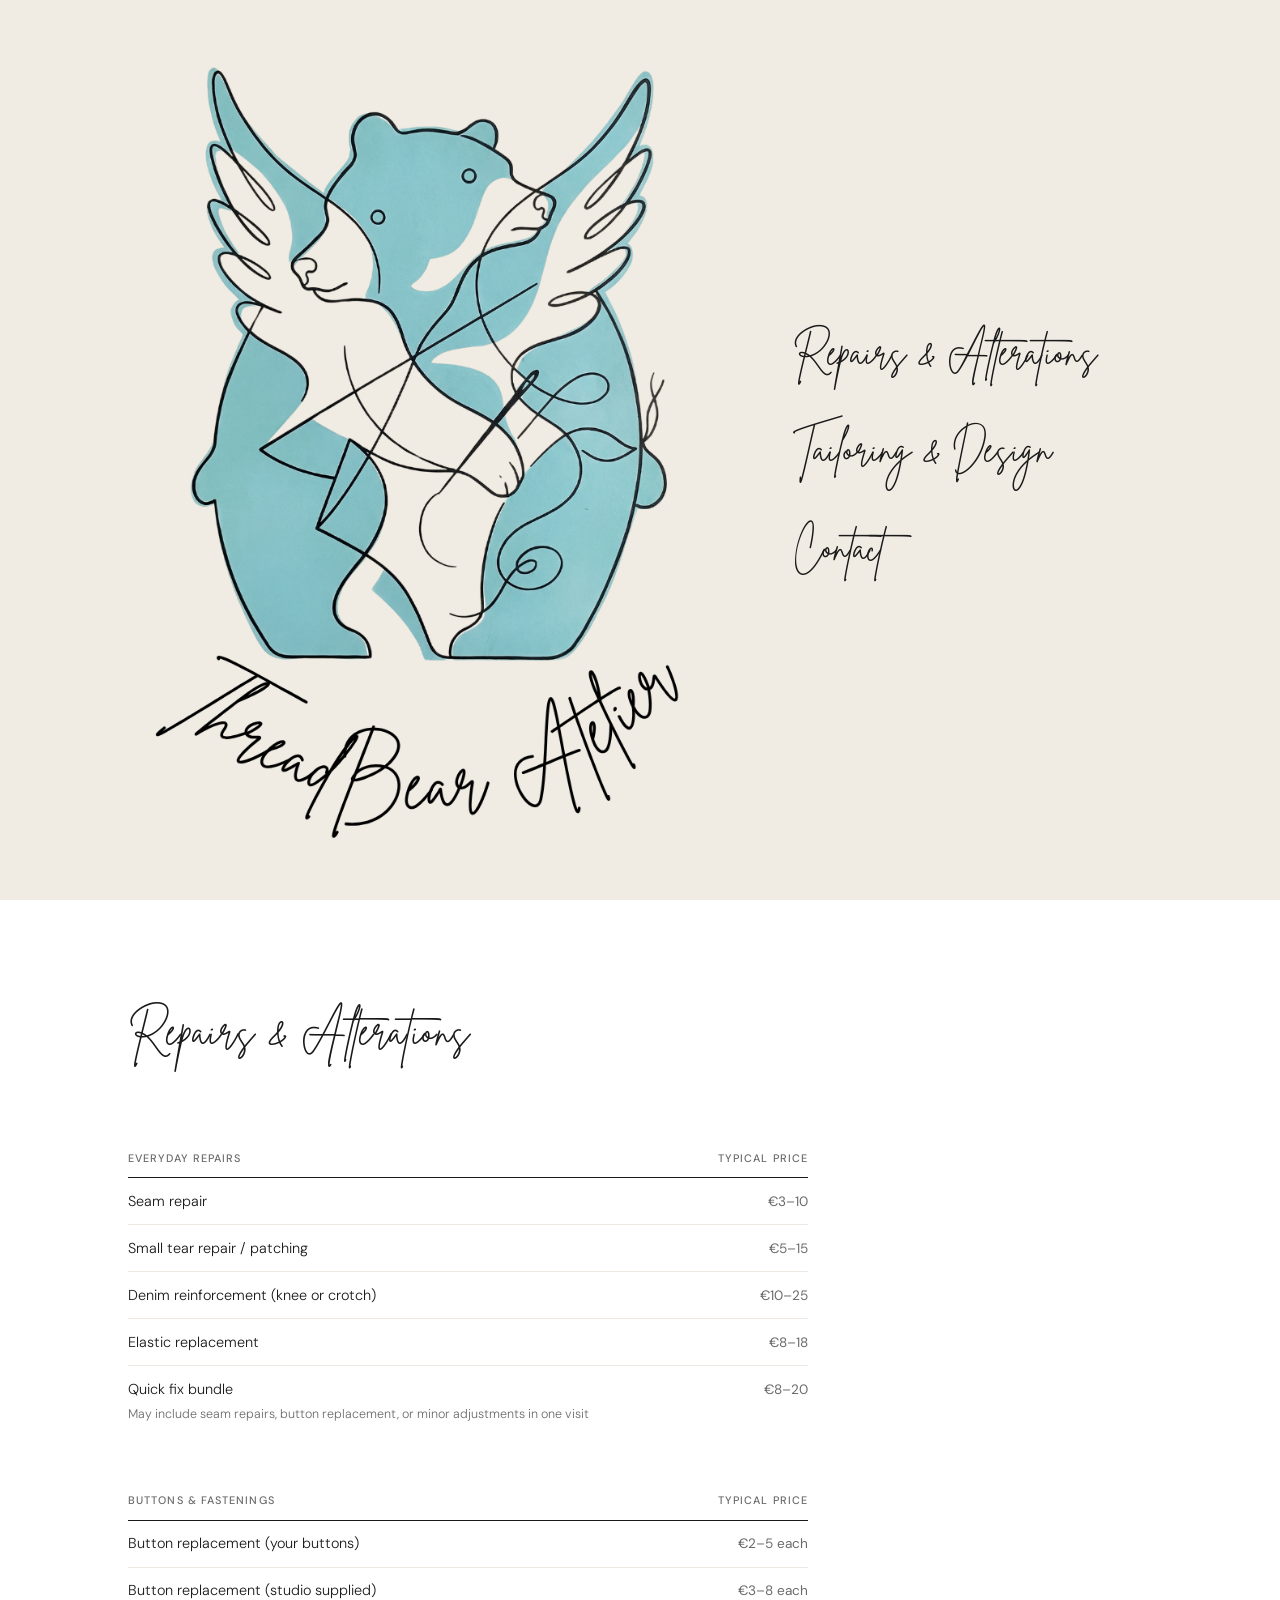
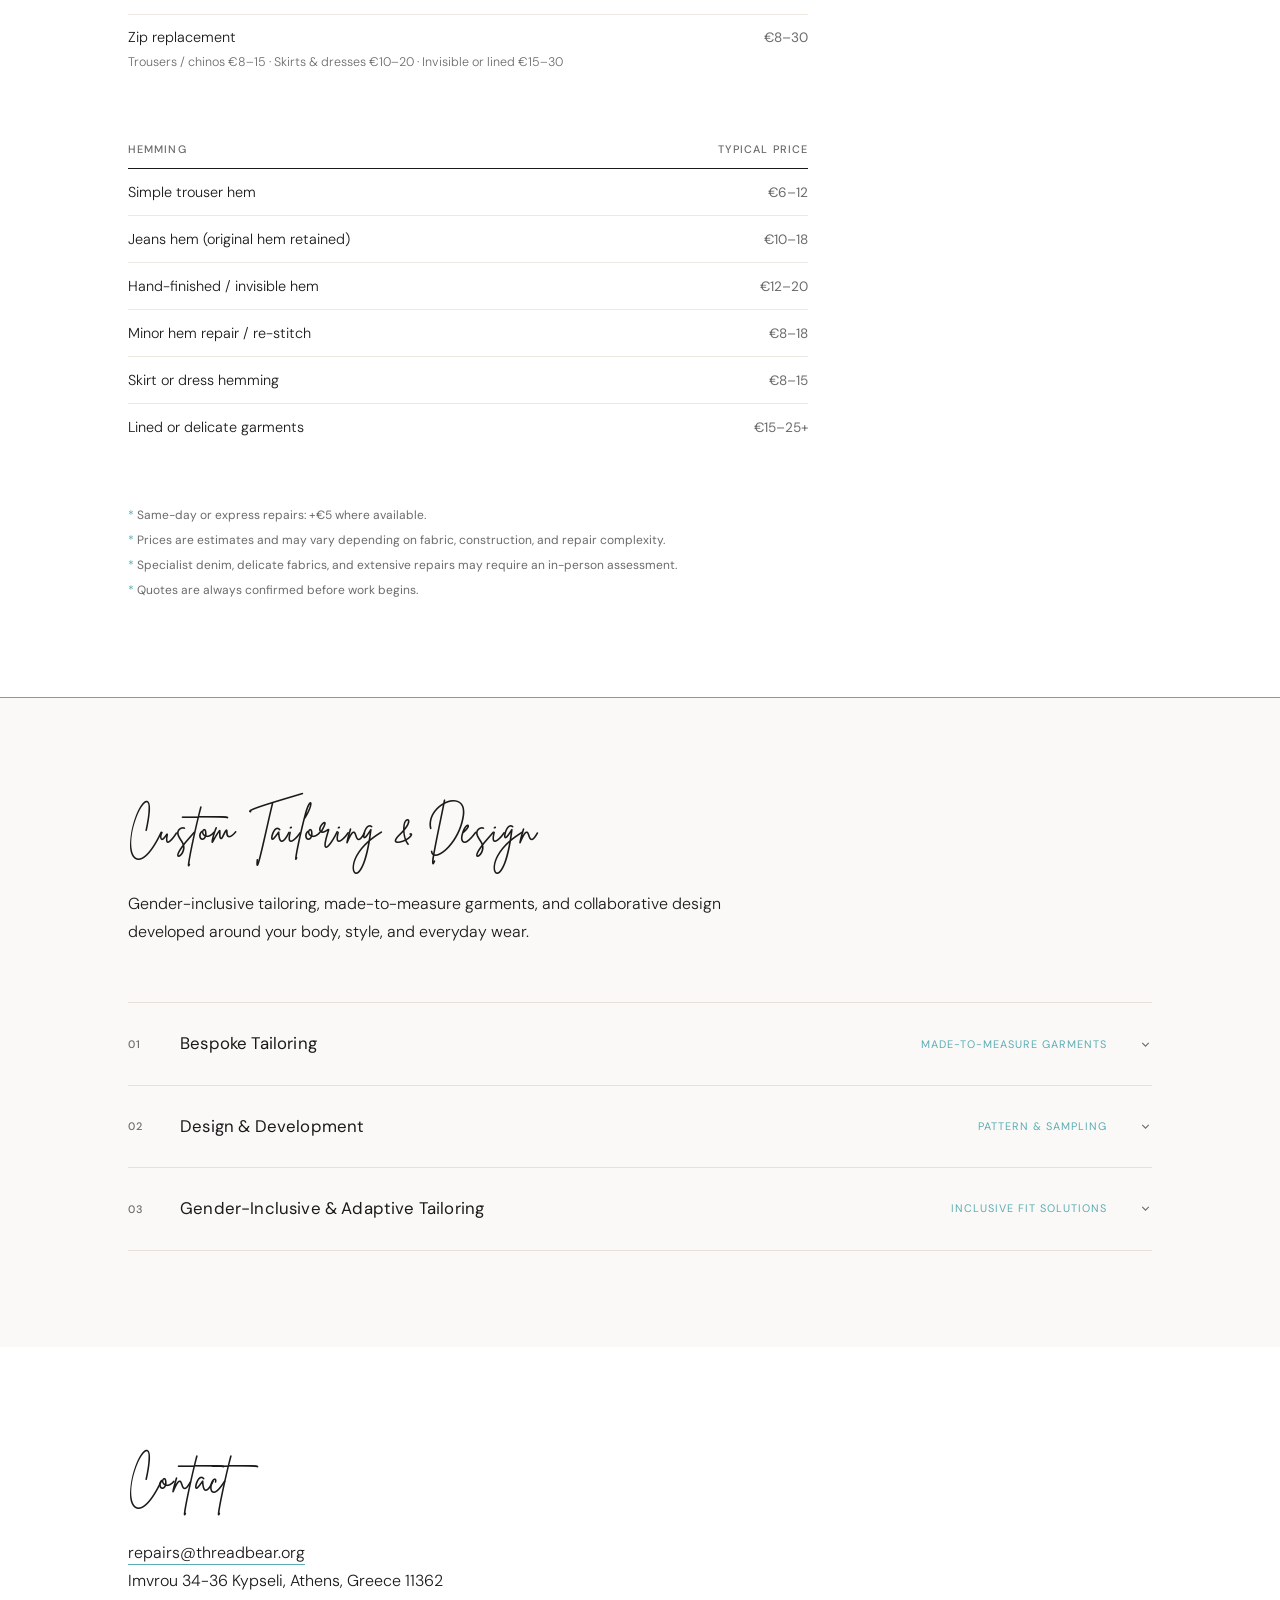
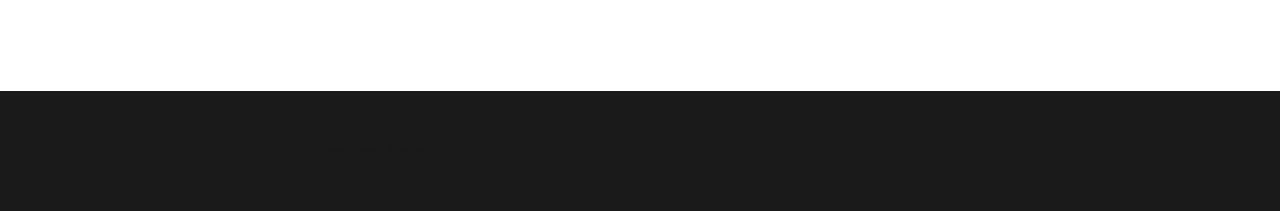
==== index.html @ cde03cee "updated index and css" ====
<!DOCTYPE html>
<html lang="en">
<head>
  <meta charset="UTF-8" />
  <meta name="viewport" content="width=device-width, initial-scale=1.0" />
  <title>ThreadBear Atelier</title>
  <link rel="stylesheet" href="/assets/css/styles.css" />
  <style>
    @media (prefers-reduced-motion: reduce) {
      * {
        animation-duration: 0.01ms !important;
        animation-iteration-count: 1 !important;
        transition-duration: 0.01ms !important;
        scroll-behavior: auto !important;
      }
    }
  </style>
</head>

<body>

  <!-- HERO -->
  <section class="hero">
    <img src="/assets/img/ThreadBear-Atelier.png" alt="ThreadBear Atelier" class="hero-image" />
    <nav class="main-nav">
      <a href="#repairs">Repairs & Alterations</a>
      <a href="#tailoring">Tailoring & Design</a>
      <!--<a href="#gallery">Gallery</a>-->
      <a href="#contact">Contact</a>
    </nav>
  </section>


  <!-- REPAIRS & ALTERATIONS -->
  <section id="repairs" class="light">
    <h2>Repairs &amp; Alterations</h2>

    <div class="price-list">

      <div class="price-group">
        <div class="price-group__header">
          <span>Everyday repairs</span>
          <span>Typical price</span>
        </div>
        <div class="price-row">
          <span class="price-row__name">Seam repair</span>
          <span class="price-row__val">€3–10</span>
        </div>
        <div class="price-row">
          <span class="price-row__name">Small tear repair / patching</span>
          <span class="price-row__val">€5–15</span>
        </div>
        <div class="price-row">
          <span class="price-row__name">Denim reinforcement (knee or crotch)</span>
          <span class="price-row__val">€10–25</span>
        </div>
        <div class="price-row">
          <span class="price-row__name">Elastic replacement</span>
          <span class="price-row__val">€8–18</span>
        </div>
        <div class="price-row">
          <span class="price-row__name">
            Quick fix bundle
            <span class="price-row__sub">May include seam repairs, button replacement, or minor adjustments in one visit</span>
          </span>
          <span class="price-row__val">€8–20</span>
        </div>
      </div>

      <div class="price-group">
        <div class="price-group__header">
          <span>Buttons &amp; fastenings</span>
          <span>Typical price</span>
        </div>
        <div class="price-row">
          <span class="price-row__name">Button replacement (your buttons)</span>
          <span class="price-row__val">€2–5 each</span>
        </div>
        <div class="price-row">
          <span class="price-row__name">Button replacement (studio supplied)</span>
          <span class="price-row__val">€3–8 each</span>
        </div>
        <div class="price-row">
          <span class="price-row__name">
            Zip replacement
            <span class="price-row__sub">Trousers / chinos €8–15 · Skirts &amp; dresses €10–20 · Invisible or lined €15–30</span>
          </span>
          <span class="price-row__val">€8–30</span>
        </div>
      </div>

      <div class="price-group">
        <div class="price-group__header">
          <span>Hemming</span>
          <span>Typical price</span>
        </div>
        <div class="price-row">
          <span class="price-row__name">Simple trouser hem</span>
          <span class="price-row__val">€6–12</span>
        </div>
        <div class="price-row">
          <span class="price-row__name">Jeans hem (original hem retained)</span>
          <span class="price-row__val">€10–18</span>
        </div>
        <div class="price-row">
          <span class="price-row__name">Hand-finished / invisible hem</span>
          <span class="price-row__val">€12–20</span>
        </div>
        <div class="price-row">
          <span class="price-row__name">Minor hem repair / re-stitch</span>
          <span class="price-row__val">€8–18</span>
        </div>
        <div class="price-row">
          <span class="price-row__name">Skirt or dress hemming</span>
          <span class="price-row__val">€8–15</span>
        </div>
        <div class="price-row">
          <span class="price-row__name">Lined or delicate garments</span>
          <span class="price-row__val">€15–25+</span>
        </div>
      </div>

      <div class="price-notes">
        <span>Same-day or express repairs: +€5 where available.</span>
        <span>Prices are estimates and may vary depending on fabric, construction, and repair complexity.</span>
        <span>Specialist denim, delicate fabrics, and extensive repairs may require an in-person assessment.</span>
        <span>Quotes are always confirmed before work begins.</span>
      </div>

    </div>
  </section>


  <!-- TAILORING & DESIGN -->
  <section id="tailoring" class="dark">
    <h2>Custom Tailoring &amp; Design</h2>
    <p>Gender-inclusive tailoring, made-to-measure garments, and collaborative design
    developed around your body, style, and everyday wear.</p>

    <div class="services-grid">

      <details class="service-card" name="services">
        <summary class="service-card__trigger">
          <span class="service-card__number">01</span>
          <span class="service-card__name">Bespoke Tailoring</span>
          <span class="service-card__tag">Made-to-measure garments</span>
          <svg class="service-card__chevron" viewBox="0 0 24 24" fill="none" stroke="currentColor" stroke-width="2">
            <polyline points="6 9 12 15 18 9"/>
          </svg>
        </summary>
        <div class="service-card__body">
          <p>Individually tailored garments designed around your measurements,
            movement, and personal style. From everyday staples to statement pieces,
            each project is developed through consultation, fitting, and careful construction.</p>
          <ul>
            <li>Trousers, shirts, skirts, jackets, dresses, and custom pieces</li>
            <li>Made-to-measure fitting and adjustments</li>
            <li>Fabric and construction guidance</li>
            <li>Pricing quoted per project</li>
          </ul>
        </div>
      </details>

      <details class="service-card" name="services">
        <summary class="service-card__trigger">
          <span class="service-card__number">02</span>
          <span class="service-card__name">Design & Development</span>
          <span class="service-card__tag">Pattern & sampling</span>
          <svg class="service-card__chevron" viewBox="0 0 24 24" fill="none" stroke="currentColor" stroke-width="2">
            <polyline points="6 9 12 15 18 9"/>
          </svg>
        </summary>
        <div class="service-card__body">
          <p>Collaborative garment development for personal projects, small collections,
            performance wear, or one-off designs. Support available from initial idea
            through to pattern creation and sampling.</p>
          <ul>
            <li>Pattern drafting (simple): €40–€90</li>
            <li>Pattern drafting (complex): €90–€180</li>
            <li>Toile / sample garment: from €50</li>
            <li>Design consultation (1 hour): €25–€50</li>
          </ul>
        </div>
      </details>

      <details class="service-card" name="services">
        <summary class="service-card__trigger">
          <span class="service-card__number">03</span>
          <span class="service-card__name">Gender-Inclusive & Adaptive Tailoring</span>
          <span class="service-card__tag">Inclusive fit solutions</span>
          <svg class="service-card__chevron" viewBox="0 0 24 24" fill="none" stroke="currentColor" stroke-width="2">
            <polyline points="6 9 12 15 18 9"/>
          </svg>
        </summary>
        <div class="service-card__body">
          <p>Tailoring and garment adjustments centred on comfort, accessibility,
            body diversity, and personal expression. The studio offers a respectful,
            collaborative approach tailored to individual needs rather than traditional sizing norms.</p>
          <ul>
            <li>Adaptive fit adjustments: +€10–€40 depending on complexity</li>
            <li>Binder-friendly and comfort-focused modifications</li>
            <li>Mobility and accessibility adjustments</li>
            <li>Quoted individually per garment</li>
          </ul>
        </div>
      </details>

    </div>
  </section>

  <!-- GALLERY 
<section id="gallery" class="light">
  <h2>Gallery</h2>

  <div class="gallery">
    <img src="https://images.unsplash.com/photo-1558618666-fcd25c85cd64?w=800" alt="Tailoring detail" />
    <img src="https://images.unsplash.com/photo-1489987707025-afc232f7ea0f?w=800" alt="Fabric close-up" />
    <img src="https://images.unsplash.com/photo-1512436991641-6745cdb1723f?w=800" alt="Garment in progress" />
    <img src="https://images.unsplash.com/photo-1567401893414-76b7b1e5a7a5?w=800" alt="Finished piece" />
    <img src="https://images.unsplash.com/photo-1520975954732-35dd22299614?w=800" alt="Studio detail" />
    <img src="https://images.unsplash.com/photo-1544441893-675973e31985?w=800" alt="Thread and needle" />
    <img src="https://images.unsplash.com/photo-1591047139829-d91aecb6caea?w=800" alt="Denim work" />
  </div>
</section>-->


  <!-- CONTACT -->
  <section id="contact" class="light contact">
    <h2>Contact</h2>
    <p><a href="mailto:repairs@threadbear.org">repairs@threadbear.org</a></p>
    <p>Imvrou 34-36 Kypseli, Athens, Greece 11362</p>
  </section>


  <footer>
    <p>&copy; ThreadBear Atelier</p>
  </footer>

  <button id="to-top" class="to-top" type="button" aria-label="Back to top">
    <svg viewBox="0 0 48 48" width="20" height="20" aria-hidden="true" focusable="false">
      <polygon points="24 8 40 40 8 40" fill="#e6007a" />
    </svg>
  </button>

  <script src="/assets/js/script.js"></script>
</body>
</html>
---- assets/css/styles.css ----
@import url('https://fonts.googleapis.com/css2?family=DM+Sans:ital,opsz,wght@0,9..40,300;0,9..40,400;0,9..40,500;1,9..40,300&display=swap');

@font-face {
  font-family: "Brittany Signature";
  src: url("/assets/fonts/BrittanySignature.ttf") format("truetype");
  font-weight: normal;
  font-style: normal;
  font-display: swap;
}

:root {
  --teal: #5badb3;
  --teal-light: #edf6f7;
  --ink: #1a1a1a;
  --muted: #6b6b6b;
  --bg: #faf9f7;
  --bg-alt: #f3f0eb;
  --border: #e5e1da;
  --border-fine: #ede9e2;
}

* {
  margin: 0;
  padding: 0;
  box-sizing: border-box;
}

body {
  font-family: 'DM Sans', Arial, sans-serif;
  font-size: 1rem;
  line-height: 1.75;
  color: var(--ink);
  background: var(--bg);
  -webkit-font-smoothing: antialiased;
}

section {
  padding: 96px 10%;
}

/* ========================
   TYPOGRAPHY
   ======================== */

h1, h2 {
  font-family: "Brittany Signature", cursive;
  font-size: 2.6rem;
  color: var(--ink);
  font-weight: normal;
  position: relative;
  display: inline-block;
  margin-bottom: 24px;
  letter-spacing: 0.01em;
}

h2::after {
  content: "";
  position: absolute;
  left: 0;
  bottom: -5px;
  width: 0%;
  height: 1.5px;
  background: var(--teal);
  transition: width 0.35s ease;
}

h2:hover::after {
  width: 100%;
}

h3 {
  font-size: 0.75rem;
  font-weight: 500;
  letter-spacing: 0.11em;
  text-transform: uppercase;
  color: var(--muted);
  margin-bottom: 1.5rem;
}

p {
  max-width: 640px;
  color: var(--ink);
  font-weight: 300;
}

ul ul {
  padding-left: 2rem;
}

/* ========================
   HERO
   ======================== */

.hero {
  min-height: 100vh;
  background-color: #f0ece3;
  display: flex;
  align-items: center;
  justify-content: center;
  padding: 40px 15px;
  position: relative;
  overflow: hidden;
}

.hero-image {
  height: 90vh;
  width: auto;
  max-width: 75%;
  object-fit: contain;
  flex-shrink: 0;
  transform: translateX(-60px);
}

/* ========================
   NAVIGATION
   ======================== */

.main-nav {
  display: flex;
  flex-direction: column;
  align-items: flex-start;
  gap: 30px;
  transform: translateX(-100px);
}

.main-nav a {
  font-family: "Brittany Signature", cursive;
  font-size: 2.4rem;
  color: var(--ink);
  text-decoration: none;
  position: relative;
  transition: color 0.25s ease;
}

.main-nav a::after {
  content: "";
  position: absolute;
  left: 0;
  bottom: -4px;
  width: 0%;
  height: 1.5px;
  background: var(--teal);
  transition: width 0.3s ease;
}

.main-nav a:hover {
  color: var(--teal);
}

.main-nav a:hover::after {
  width: 100%;
}

/* ========================
   SECTION BACKGROUNDS
   ======================== */

.light {
  background: #ffffff;
}

.dark {
  background: var(--bg);
  border-top: 1.5px solid var(--teal);
}

/* ========================
   PRICE LIST
   ======================== */

.price-list {
  margin-top: 56px;
  max-width: 680px;
}

.price-group {
  margin-bottom: 3.5rem;
}

.price-group:last-of-type {
  margin-bottom: 0;
}

.price-group__header {
  display: flex;
  justify-content: space-between;
  align-items: baseline;
  padding-bottom: 0.6rem;
  border-bottom: 1px solid var(--ink);
  font-size: 0.68rem;
  font-weight: 500;
  letter-spacing: 0.1em;
  text-transform: uppercase;
  color: var(--muted);
  margin-bottom: 0;
}

.price-row {
  display: flex;
  align-items: baseline;
  justify-content: space-between;
  gap: 24px;
  padding: 0.65rem 0;
  border-bottom: 0.5px solid var(--border-fine);
}

.price-row:last-child {
  border-bottom: none;
}

.price-row__name {
  font-size: 0.9rem;
  font-weight: 300;
  color: var(--ink);
  flex: 1;
}

.price-row__sub {
  display: block;
  font-size: 0.78rem;
  color: var(--muted);
  margin-top: 3px;
  line-height: 1.6;
}

.price-row__val {
  font-size: 0.85rem;
  font-weight: 400;
  color: var(--muted);
  white-space: nowrap;
}

.price-notes {
  margin-top: 2.5rem;
  display: flex;
  flex-direction: column;
  gap: 5px;
}

.price-notes span {
  font-size: 0.75rem;
  color: var(--muted);
  line-height: 1.65;
}

.price-notes span::before {
  content: "* ";
  color: var(--teal);
}

/* ========================
   SERVICES — NUMBERED EDITORIAL WITH ACCORDION
   ======================== */

.services-grid {
  margin-top: 56px;
  display: flex;
  flex-direction: column;
}

.service-card {
  border-bottom: 0.5px solid var(--border);
  transition: background 0.2s ease;
}

.service-card:first-child {
  border-top: 0.5px solid var(--border);
}

details[open].service-card {
  background: var(--teal-light);
  margin: 0 -32px;
  padding: 0 32px;
}

.service-card__trigger {
  display: flex;
  align-items: center;
  gap: 28px;
  padding: 26px 0;
  cursor: pointer;
  list-style: none;
  width: 100%;
  background: none;
  border: none;
  text-align: left;
}

.service-card__trigger::-webkit-details-marker {
  display: none;
}

.service-card__number {
  font-size: 0.68rem;
  font-weight: 500;
  color: var(--muted);
  min-width: 24px;
  letter-spacing: 0.08em;
  flex-shrink: 0;
  padding-top: 1px;
}

.service-card__name {
  font-size: 1.05rem;
  font-weight: 400;
  color: var(--ink);
  flex: 1;
  letter-spacing: 0.01em;
  transition: color 0.2s ease;
}

.service-card__tag {
  font-size: 0.68rem;
  color: var(--teal);
  letter-spacing: 0.09em;
  text-transform: uppercase;
  white-space: nowrap;
  transition: opacity 0.25s ease;
}

.service-card__chevron {
  width: 13px;
  height: 13px;
  flex-shrink: 0;
  margin-left: 4px;
  color: var(--muted);
  transition: transform 0.3s ease, color 0.2s ease;
}

details[open] .service-card__chevron {
  transform: rotate(180deg);
  color: var(--teal);
}

details[open] .service-card__name {
  color: var(--teal);
}

details[open] .service-card__tag {
  opacity: 0;
}

.service-card__body {
  padding: 4px 0 32px 2.5rem;
  font-size: 0.875rem;
  font-weight: 300;
  color: var(--muted);
  line-height: 1.85;
  max-width: 500px;
}

.service-card__body p + p {
  margin-top: 1rem;
}

.service-card__body ul {
  margin-top: 0.75rem;
  padding-left: 1rem;
  list-style: none;
}

.service-card__body ul li {
  position: relative;
  padding-left: 1rem;
  margin-bottom: 0.35rem;
  font-size: 0.875rem;
  font-weight: 300;
  color: var(--muted);
  line-height: 1.75;
}

.service-card__body ul li::before {
  content: "–";
  position: absolute;
  left: 0;
  color: var(--teal);
}

/* ========================
   GALLERY
   ======================== */

.gallery {
  display: grid;
  grid-template-columns: repeat(12, 1fr);
  grid-auto-rows: 260px;
  gap: 10px;
  margin-top: 48px;
}

.gallery img {
  width: 100%;
  height: 100%;
  display: block;
  object-fit: cover;
  transition: opacity 0.3s ease;
}

.gallery img:hover {
  opacity: 0.88;
}

.gallery img:nth-child(1) { grid-column: span 7; }
.gallery img:nth-child(2) { grid-column: span 5; }
.gallery img:nth-child(3) { grid-column: span 4; }
.gallery img:nth-child(4) { grid-column: span 4; }
.gallery img:nth-child(5) { grid-column: span 4; }
.gallery img:nth-child(6) { grid-column: span 5; }
.gallery img:nth-child(7) { grid-column: span 7; }
.gallery img:nth-child(n+8) { grid-column: span 6; }

/* ========================
   CONTACT
   ======================== */

.contact a {
  color: var(--ink);
  text-decoration: none;
  border-bottom: 1px solid var(--teal);
  padding-bottom: 1px;
  transition: color 0.2s ease;
}

.contact a:hover {
  color: var(--teal);
}

/* ========================
   TO TOP BUTTON
   ======================== */

.to-top {
  position: fixed;
  bottom: 1.5rem;
  right: 1.5rem;
  width: 48px;
  height: 48px;
  border-radius: 999px;
  background: white;
  border: 1px solid var(--border);
  color: var(--ink);
  cursor: pointer;
  display: flex;
  align-items: center;
  justify-content: center;
  opacity: 0;
  pointer-events: none;
  transform: translateY(8px);
  transition: opacity 0.25s ease, transform 0.25s ease, border-color 0.2s ease;
}

.to-top svg {
  width: 20px;
  height: 20px;
  transition: transform 0.2s ease;
}

.to-top:hover {
  border-color: var(--teal);
  transform: translateY(-2px) !important;
}

.to-top:hover svg polygon {
  fill: var(--teal);
}

.to-top.show {
  opacity: 1;
  pointer-events: auto;
  transform: translateY(0);
}

/* ========================
   FOOTER
   ======================== */

footer {
  text-align: center;
  padding: 48px 40px;
  background: var(--ink);
  color: rgba(255, 255, 255, 0.5);
  font-size: 0.85rem;
  font-weight: 300;
  letter-spacing: 0.02em;
}

/* ========================
   RESPONSIVE — TABLET
   ======================== */

@media (max-width: 900px) {
  .hero-image {
    max-width: 55%;
    transform: translateX(-60px);
  }

  .main-nav {
    gap: 22px;
  }

  .main-nav a {
    font-size: 1.8rem;
  }

  .gallery {
    grid-template-columns: repeat(6, 1fr);
    grid-auto-rows: 220px;
  }

  .gallery img:nth-child(1) { grid-column: span 4; }
  .gallery img:nth-child(2) { grid-column: span 2; }
  .gallery img:nth-child(3),
  .gallery img:nth-child(4),
  .gallery img:nth-child(5) { grid-column: span 2; }
  .gallery img:nth-child(n+6) { grid-column: span 3; }
}

/* ========================
   RESPONSIVE — MOBILE
   ======================== */

@media (max-width: 768px) {
  .hero {
    flex-direction: column;
    justify-content: center;
    align-items: center;
    padding: 30px 15px 40px;
    min-height: 100svh;
  }

  .hero-image {
    height: auto;
    width: 85%;
    max-width: 340px;
    transform: none;
    object-fit: contain;
    flex-shrink: 0;
  }

  .main-nav {
    position: static;
    transform: none;
    flex-direction: row;
    flex-wrap: wrap;
    justify-content: center;
    gap: 12px 20px;
    padding-right: 0;
    margin-top: 24px;
    width: 100%;
  }

  .main-nav a {
    font-size: 1.4rem;
  }

  section {
    padding: 56px 6%;
  }

  h1, h2 {
    font-size: 2rem;
  }

  .price-list {
    max-width: 100%;
  }

  .gallery {
    grid-template-columns: 1fr 1fr;
    grid-auto-rows: 180px;
  }

  .gallery img:nth-child(n) { grid-column: span 1; }
  .gallery img:nth-child(1) { grid-column: span 2; }

  details[open].service-card {
    margin: 0 -16px;
    padding: 0 16px;
  }

  .service-card__trigger {
    flex-wrap: wrap;
    gap: 8px 28px;
  }

  .service-card__chevron {
    margin-left: auto;
  }

  .service-card__body {
    padding-left: 0;
  }

  .contact a {
    word-break: break-all;
  }

  .to-top {
    width: 40px;
    height: 40px;
    bottom: 1rem;
    right: 1rem;
  }

  .to-top svg {
    width: 16px;
    height: 16px;
  }
}

/* ========================
   RESPONSIVE — SMALL MOBILE
   ======================== */

@media (max-width: 400px) {
  .hero-image {
    width: 95%;
    max-width: 280px;
  }

  .main-nav a {
    font-size: 1.2rem;
  }

  h1, h2 {
    font-size: 1.7rem;
  }

  section {
    padding: 40px 5%;
  }
}
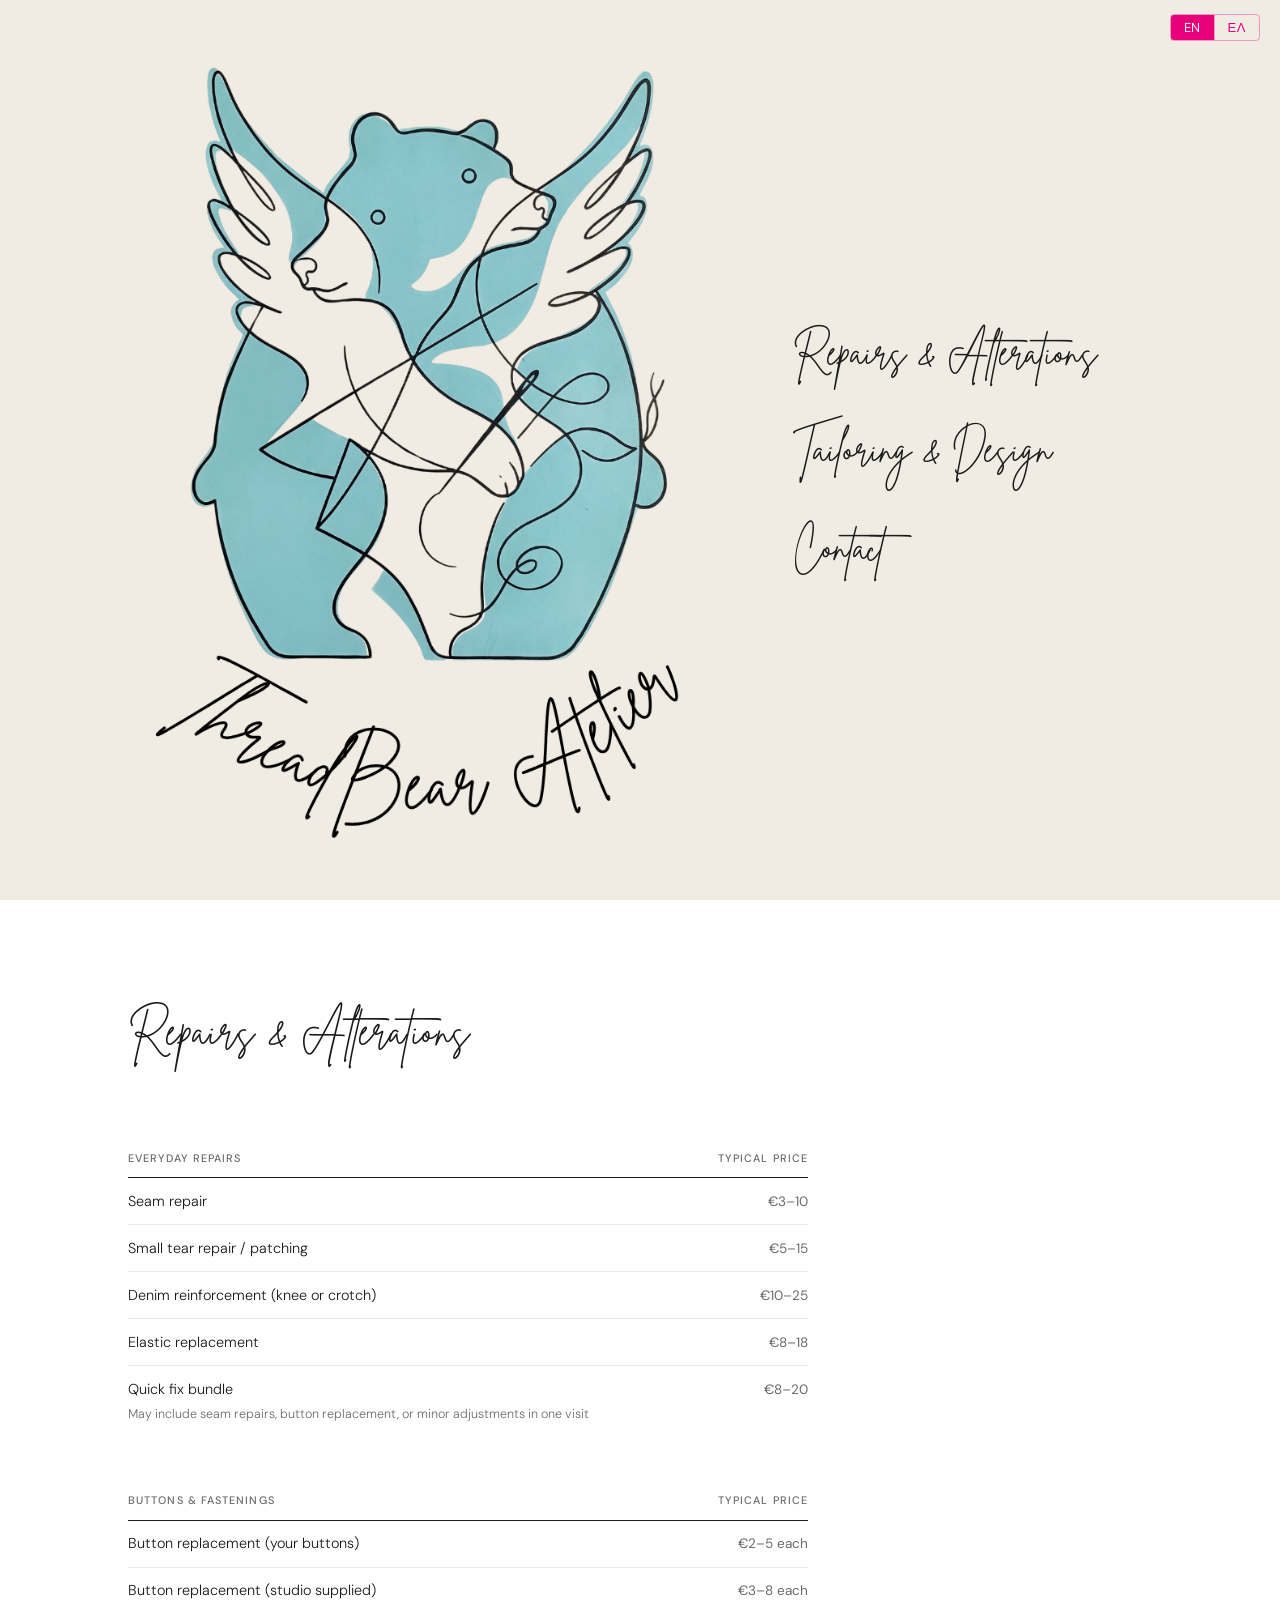
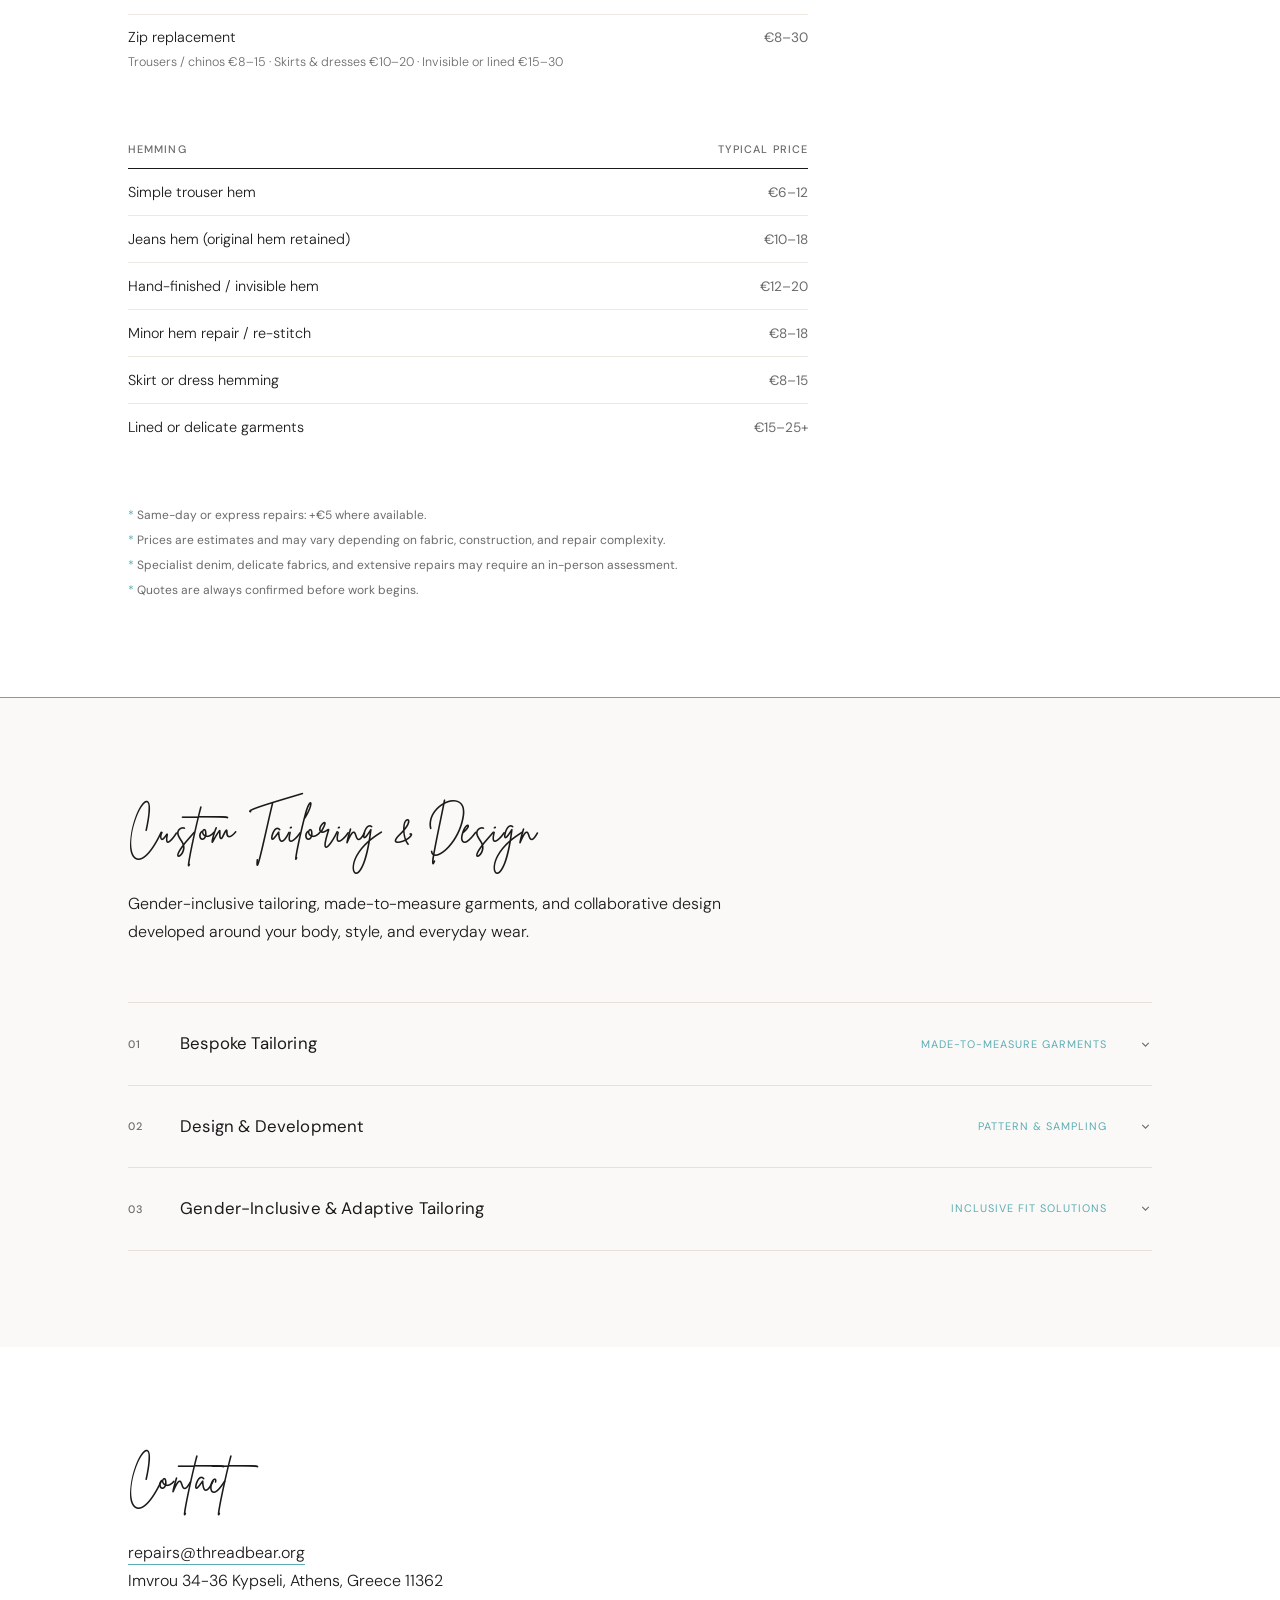
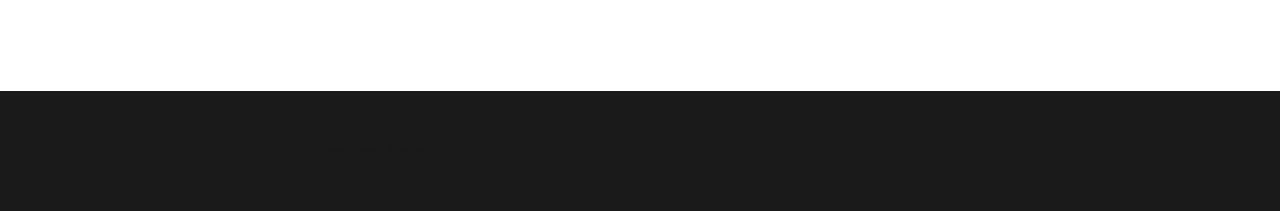
==== commit bcbacfa7: "greek index, lang switcher" ====
--- a/index.html
+++ b/index.html
@@ -1,214 +1,273 @@
-<!DOCTYPE html>
+<!doctype html>
 <html lang="en">
-<head>
-  <meta charset="UTF-8" />
-  <meta name="viewport" content="width=device-width, initial-scale=1.0" />
-  <title>ThreadBear Atelier</title>
-  <link rel="stylesheet" href="/assets/css/styles.css" />
-  <style>
-    @media (prefers-reduced-motion: reduce) {
-      * {
-        animation-duration: 0.01ms !important;
-        animation-iteration-count: 1 !important;
-        transition-duration: 0.01ms !important;
-        scroll-behavior: auto !important;
+  <head>
+    <meta charset="UTF-8" />
+    <meta name="viewport" content="width=device-width, initial-scale=1.0" />
+    <title>ThreadBear Atelier</title>
+    <link rel="stylesheet" href="/assets/css/styles.css" />
+    <style>
+      @media (prefers-reduced-motion: reduce) {
+        * {
+          animation-duration: 0.01ms !important;
+          animation-iteration-count: 1 !important;
+          transition-duration: 0.01ms !important;
+          scroll-behavior: auto !important;
+        }
       }
-    }
-  </style>
-</head>
-
-<body>
-
-  <!-- HERO -->
-  <section class="hero">
-    <img src="/assets/img/ThreadBear-Atelier.png" alt="ThreadBear Atelier" class="hero-image" />
-    <nav class="main-nav">
-      <a href="#repairs">Repairs & Alterations</a>
-      <a href="#tailoring">Tailoring & Design</a>
-      <!--<a href="#gallery">Gallery</a>-->
-      <a href="#contact">Contact</a>
+    </style>
+
+    <!-- HTML for language switcher 1 -->
+    <nav class="lang-switcher" aria-label="Language">
+      <a href="index.html" class="active" lang="en" aria-current="page">EN</a>
+      <span class="lang-switcher__divider" aria-hidden="true"></span>
+      <a href="index_el.html" lang="el">ΕΛ</a>
     </nav>
-  </section>
-
-
-  <!-- REPAIRS & ALTERATIONS -->
-  <section id="repairs" class="light">
-    <h2>Repairs &amp; Alterations</h2>
-
-    <div class="price-list">
-
-      <div class="price-group">
-        <div class="price-group__header">
-          <span>Everyday repairs</span>
-          <span>Typical price</span>
+  </head>
+
+  <body>
+    <!-- HERO -->
+    <section class="hero">
+      <img
+        src="/assets/img/ThreadBear-Atelier.png"
+        alt="ThreadBear Atelier"
+        class="hero-image"
+      />
+      <nav class="main-nav">
+        <a href="#repairs">Repairs & Alterations</a>
+        <a href="#tailoring">Tailoring & Design</a>
+        <!--<a href="#gallery">Gallery</a>-->
+        <a href="#contact">Contact</a>
+      </nav>
+    </section>
+
+    <!-- REPAIRS & ALTERATIONS -->
+    <section id="repairs" class="light">
+      <h2>Repairs &amp; Alterations</h2>
+
+      <div class="price-list">
+        <div class="price-group">
+          <div class="price-group__header">
+            <span>Everyday repairs</span>
+            <span>Typical price</span>
+          </div>
+          <div class="price-row">
+            <span class="price-row__name">Seam repair</span>
+            <span class="price-row__val">€3–10</span>
+          </div>
+          <div class="price-row">
+            <span class="price-row__name">Small tear repair / patching</span>
+            <span class="price-row__val">€5–15</span>
+          </div>
+          <div class="price-row">
+            <span class="price-row__name"
+              >Denim reinforcement (knee or crotch)</span
+            >
+            <span class="price-row__val">€10–25</span>
+          </div>
+          <div class="price-row">
+            <span class="price-row__name">Elastic replacement</span>
+            <span class="price-row__val">€8–18</span>
+          </div>
+          <div class="price-row">
+            <span class="price-row__name">
+              Quick fix bundle
+              <span class="price-row__sub"
+                >May include seam repairs, button replacement, or minor
+                adjustments in one visit</span
+              >
+            </span>
+            <span class="price-row__val">€8–20</span>
+          </div>
         </div>
-        <div class="price-row">
-          <span class="price-row__name">Seam repair</span>
-          <span class="price-row__val">€3–10</span>
+
+        <div class="price-group">
+          <div class="price-group__header">
+            <span>Buttons &amp; fastenings</span>
+            <span>Typical price</span>
+          </div>
+          <div class="price-row">
+            <span class="price-row__name"
+              >Button replacement (your buttons)</span
+            >
+            <span class="price-row__val">€2–5 each</span>
+          </div>
+          <div class="price-row">
+            <span class="price-row__name"
+              >Button replacement (studio supplied)</span
+            >
+            <span class="price-row__val">€3–8 each</span>
+          </div>
+          <div class="price-row">
+            <span class="price-row__name">
+              Zip replacement
+              <span class="price-row__sub"
+                >Trousers / chinos €8–15 · Skirts &amp; dresses €10–20 ·
+                Invisible or lined €15–30</span
+              >
+            </span>
+            <span class="price-row__val">€8–30</span>
+          </div>
         </div>
-        <div class="price-row">
-          <span class="price-row__name">Small tear repair / patching</span>
-          <span class="price-row__val">€5–15</span>
+
+        <div class="price-group">
+          <div class="price-group__header">
+            <span>Hemming</span>
+            <span>Typical price</span>
+          </div>
+          <div class="price-row">
+            <span class="price-row__name">Simple trouser hem</span>
+            <span class="price-row__val">€6–12</span>
+          </div>
+          <div class="price-row">
+            <span class="price-row__name"
+              >Jeans hem (original hem retained)</span
+            >
+            <span class="price-row__val">€10–18</span>
+          </div>
+          <div class="price-row">
+            <span class="price-row__name">Hand-finished / invisible hem</span>
+            <span class="price-row__val">€12–20</span>
+          </div>
+          <div class="price-row">
+            <span class="price-row__name">Minor hem repair / re-stitch</span>
+            <span class="price-row__val">€8–18</span>
+          </div>
+          <div class="price-row">
+            <span class="price-row__name">Skirt or dress hemming</span>
+            <span class="price-row__val">€8–15</span>
+          </div>
+          <div class="price-row">
+            <span class="price-row__name">Lined or delicate garments</span>
+            <span class="price-row__val">€15–25+</span>
+          </div>
         </div>
-        <div class="price-row">
-          <span class="price-row__name">Denim reinforcement (knee or crotch)</span>
-          <span class="price-row__val">€10–25</span>
-        </div>
-        <div class="price-row">
-          <span class="price-row__name">Elastic replacement</span>
-          <span class="price-row__val">€8–18</span>
-        </div>
-        <div class="price-row">
-          <span class="price-row__name">
-            Quick fix bundle
-            <span class="price-row__sub">May include seam repairs, button replacement, or minor adjustments in one visit</span>
-          </span>
-          <span class="price-row__val">€8–20</span>
+
+        <div class="price-notes">
+          <span>Same-day or express repairs: +€5 where available.</span>
+          <span
+            >Prices are estimates and may vary depending on fabric,
+            construction, and repair complexity.</span
+          >
+          <span
+            >Specialist denim, delicate fabrics, and extensive repairs may
+            require an in-person assessment.</span
+          >
+          <span>Quotes are always confirmed before work begins.</span>
         </div>
       </div>
-
-      <div class="price-group">
-        <div class="price-group__header">
-          <span>Buttons &amp; fastenings</span>
-          <span>Typical price</span>
-        </div>
-        <div class="price-row">
-          <span class="price-row__name">Button replacement (your buttons)</span>
-          <span class="price-row__val">€2–5 each</span>
-        </div>
-        <div class="price-row">
-          <span class="price-row__name">Button replacement (studio supplied)</span>
-          <span class="price-row__val">€3–8 each</span>
-        </div>
-        <div class="price-row">
-          <span class="price-row__name">
-            Zip replacement
-            <span class="price-row__sub">Trousers / chinos €8–15 · Skirts &amp; dresses €10–20 · Invisible or lined €15–30</span>
-          </span>
-          <span class="price-row__val">€8–30</span>
-        </div>
+    </section>
+
+    <!-- TAILORING & DESIGN -->
+    <section id="tailoring" class="dark">
+      <h2>Custom Tailoring &amp; Design</h2>
+      <p>
+        Gender-inclusive tailoring, made-to-measure garments, and collaborative
+        design developed around your body, style, and everyday wear.
+      </p>
+
+      <div class="services-grid">
+        <details class="service-card" name="services">
+          <summary class="service-card__trigger">
+            <span class="service-card__number">01</span>
+            <span class="service-card__name">Bespoke Tailoring</span>
+            <span class="service-card__tag">Made-to-measure garments</span>
+            <svg
+              class="service-card__chevron"
+              viewBox="0 0 24 24"
+              fill="none"
+              stroke="currentColor"
+              stroke-width="2"
+            >
+              <polyline points="6 9 12 15 18 9" />
+            </svg>
+          </summary>
+          <div class="service-card__body">
+            <p>
+              Individually tailored garments designed around your measurements,
+              movement, and personal style. From everyday staples to statement
+              pieces, each project is developed through consultation, fitting,
+              and careful construction.
+            </p>
+            <ul>
+              <li>
+                Trousers, shirts, skirts, jackets, dresses, and custom pieces
+              </li>
+              <li>Made-to-measure fitting and adjustments</li>
+              <li>Fabric and construction guidance</li>
+              <li>Pricing quoted per project</li>
+            </ul>
+          </div>
+        </details>
+
+        <details class="service-card" name="services">
+          <summary class="service-card__trigger">
+            <span class="service-card__number">02</span>
+            <span class="service-card__name">Design & Development</span>
+            <span class="service-card__tag">Pattern & sampling</span>
+            <svg
+              class="service-card__chevron"
+              viewBox="0 0 24 24"
+              fill="none"
+              stroke="currentColor"
+              stroke-width="2"
+            >
+              <polyline points="6 9 12 15 18 9" />
+            </svg>
+          </summary>
+          <div class="service-card__body">
+            <p>
+              Collaborative garment development for personal projects, small
+              collections, performance wear, or one-off designs. Support
+              available from initial idea through to pattern creation and
+              sampling.
+            </p>
+            <ul>
+              <li>Pattern drafting (simple): €40–€90</li>
+              <li>Pattern drafting (complex): €90–€180</li>
+              <li>Toile / sample garment: from €50</li>
+              <li>Design consultation (1 hour): €25–€50</li>
+            </ul>
+          </div>
+        </details>
+
+        <details class="service-card" name="services">
+          <summary class="service-card__trigger">
+            <span class="service-card__number">03</span>
+            <span class="service-card__name"
+              >Gender-Inclusive & Adaptive Tailoring</span
+            >
+            <span class="service-card__tag">Inclusive fit solutions</span>
+            <svg
+              class="service-card__chevron"
+              viewBox="0 0 24 24"
+              fill="none"
+              stroke="currentColor"
+              stroke-width="2"
+            >
+              <polyline points="6 9 12 15 18 9" />
+            </svg>
+          </summary>
+          <div class="service-card__body">
+            <p>
+              Tailoring and garment adjustments centred on comfort,
+              accessibility, body diversity, and personal expression. The studio
+              offers a respectful, collaborative approach tailored to individual
+              needs rather than traditional sizing norms.
+            </p>
+            <ul>
+              <li>
+                Adaptive fit adjustments: +€10–€40 depending on complexity
+              </li>
+              <li>Binder-friendly and comfort-focused modifications</li>
+              <li>Mobility and accessibility adjustments</li>
+              <li>Quoted individually per garment</li>
+            </ul>
+          </div>
+        </details>
       </div>
-
-      <div class="price-group">
-        <div class="price-group__header">
-          <span>Hemming</span>
-          <span>Typical price</span>
-        </div>
-        <div class="price-row">
-          <span class="price-row__name">Simple trouser hem</span>
-          <span class="price-row__val">€6–12</span>
-        </div>
-        <div class="price-row">
-          <span class="price-row__name">Jeans hem (original hem retained)</span>
-          <span class="price-row__val">€10–18</span>
-        </div>
-        <div class="price-row">
-          <span class="price-row__name">Hand-finished / invisible hem</span>
-          <span class="price-row__val">€12–20</span>
-        </div>
-        <div class="price-row">
-          <span class="price-row__name">Minor hem repair / re-stitch</span>
-          <span class="price-row__val">€8–18</span>
-        </div>
-        <div class="price-row">
-          <span class="price-row__name">Skirt or dress hemming</span>
-          <span class="price-row__val">€8–15</span>
-        </div>
-        <div class="price-row">
-          <span class="price-row__name">Lined or delicate garments</span>
-          <span class="price-row__val">€15–25+</span>
-        </div>
-      </div>
-
-      <div class="price-notes">
-        <span>Same-day or express repairs: +€5 where available.</span>
-        <span>Prices are estimates and may vary depending on fabric, construction, and repair complexity.</span>
-        <span>Specialist denim, delicate fabrics, and extensive repairs may require an in-person assessment.</span>
-        <span>Quotes are always confirmed before work begins.</span>
-      </div>
-
-    </div>
-  </section>
-
-
-  <!-- TAILORING & DESIGN -->
-  <section id="tailoring" class="dark">
-    <h2>Custom Tailoring &amp; Design</h2>
-    <p>Gender-inclusive tailoring, made-to-measure garments, and collaborative design
-    developed around your body, style, and everyday wear.</p>
-
-    <div class="services-grid">
-
-      <details class="service-card" name="services">
-        <summary class="service-card__trigger">
-          <span class="service-card__number">01</span>
-          <span class="service-card__name">Bespoke Tailoring</span>
-          <span class="service-card__tag">Made-to-measure garments</span>
-          <svg class="service-card__chevron" viewBox="0 0 24 24" fill="none" stroke="currentColor" stroke-width="2">
-            <polyline points="6 9 12 15 18 9"/>
-          </svg>
-        </summary>
-        <div class="service-card__body">
-          <p>Individually tailored garments designed around your measurements,
-            movement, and personal style. From everyday staples to statement pieces,
-            each project is developed through consultation, fitting, and careful construction.</p>
-          <ul>
-            <li>Trousers, shirts, skirts, jackets, dresses, and custom pieces</li>
-            <li>Made-to-measure fitting and adjustments</li>
-            <li>Fabric and construction guidance</li>
-            <li>Pricing quoted per project</li>
-          </ul>
-        </div>
-      </details>
-
-      <details class="service-card" name="services">
-        <summary class="service-card__trigger">
-          <span class="service-card__number">02</span>
-          <span class="service-card__name">Design & Development</span>
-          <span class="service-card__tag">Pattern & sampling</span>
-          <svg class="service-card__chevron" viewBox="0 0 24 24" fill="none" stroke="currentColor" stroke-width="2">
-            <polyline points="6 9 12 15 18 9"/>
-          </svg>
-        </summary>
-        <div class="service-card__body">
-          <p>Collaborative garment development for personal projects, small collections,
-            performance wear, or one-off designs. Support available from initial idea
-            through to pattern creation and sampling.</p>
-          <ul>
-            <li>Pattern drafting (simple): €40–€90</li>
-            <li>Pattern drafting (complex): €90–€180</li>
-            <li>Toile / sample garment: from €50</li>
-            <li>Design consultation (1 hour): €25–€50</li>
-          </ul>
-        </div>
-      </details>
-
-      <details class="service-card" name="services">
-        <summary class="service-card__trigger">
-          <span class="service-card__number">03</span>
-          <span class="service-card__name">Gender-Inclusive & Adaptive Tailoring</span>
-          <span class="service-card__tag">Inclusive fit solutions</span>
-          <svg class="service-card__chevron" viewBox="0 0 24 24" fill="none" stroke="currentColor" stroke-width="2">
-            <polyline points="6 9 12 15 18 9"/>
-          </svg>
-        </summary>
-        <div class="service-card__body">
-          <p>Tailoring and garment adjustments centred on comfort, accessibility,
-            body diversity, and personal expression. The studio offers a respectful,
-            collaborative approach tailored to individual needs rather than traditional sizing norms.</p>
-          <ul>
-            <li>Adaptive fit adjustments: +€10–€40 depending on complexity</li>
-            <li>Binder-friendly and comfort-focused modifications</li>
-            <li>Mobility and accessibility adjustments</li>
-            <li>Quoted individually per garment</li>
-          </ul>
-        </div>
-      </details>
-
-    </div>
-  </section>
-
-  <!-- GALLERY 
+    </section>
+
+    <!-- GALLERY 
 <section id="gallery" class="light">
   <h2>Gallery</h2>
 
@@ -223,25 +282,29 @@
   </div>
 </section>-->
 
-
-  <!-- CONTACT -->
-  <section id="contact" class="light contact">
-    <h2>Contact</h2>
-    <p><a href="mailto:repairs@threadbear.org">repairs@threadbear.org</a></p>
-    <p>Imvrou 34-36 Kypseli, Athens, Greece 11362</p>
-  </section>
-
-
-  <footer>
-    <p>&copy; ThreadBear Atelier</p>
-  </footer>
-
-  <button id="to-top" class="to-top" type="button" aria-label="Back to top">
-    <svg viewBox="0 0 48 48" width="20" height="20" aria-hidden="true" focusable="false">
-      <polygon points="24 8 40 40 8 40" fill="#e6007a" />
-    </svg>
-  </button>
-
-  <script src="/assets/js/script.js"></script>
-</body>
-</html>+    <!-- CONTACT -->
+    <section id="contact" class="light contact">
+      <h2>Contact</h2>
+      <p><a href="mailto:repairs@threadbear.org">repairs@threadbear.org</a></p>
+      <p>Imvrou 34-36 Kypseli, Athens, Greece 11362</p>
+    </section>
+
+    <footer>
+      <p>&copy; ThreadBear Atelier</p>
+    </footer>
+
+    <button id="to-top" class="to-top" type="button" aria-label="Back to top">
+      <svg
+        viewBox="0 0 48 48"
+        width="20"
+        height="20"
+        aria-hidden="true"
+        focusable="false"
+      >
+        <polygon points="24 8 40 40 8 40" fill="#e6007a" />
+      </svg>
+    </button>
+
+    <script src="/assets/js/script.js"></script>
+  </body>
+</html>
--- a/assets/css/styles.css
+++ b/assets/css/styles.css
@@ -3,6 +3,14 @@
 @font-face {
   font-family: "Brittany Signature";
   src: url("/assets/fonts/BrittanySignature.ttf") format("truetype");
+  font-weight: normal;
+  font-style: normal;
+  font-display: swap;
+}
+
+@font-face {
+  font-family: "DidactGothic-Regular";
+  src: url("/assets/fonts/DidactGothic-Regular.ttf") format("truetype");
   font-weight: normal;
   font-style: normal;
   font-display: swap;
@@ -68,6 +76,15 @@
   width: 100%;
 }
 
+/* Greek headings only */
+html[lang="el"] h1,
+html[lang="el"] h2,
+html[lang="el"] .main-nav a {
+  font-family: "DidactGothic-Regular", serif;
+  letter-spacing: 0.02em;
+  line-height: 1.1;
+}
+
 h3 {
   font-size: 0.75rem;
   font-weight: 500;
@@ -86,6 +103,7 @@
 ul ul {
   padding-left: 2rem;
 }
+
 
 /* ========================
    HERO
@@ -149,6 +167,62 @@
 
 .main-nav a:hover::after {
   width: 100%;
+}
+
+/* ========================
+   LANGUAGE SWITCHER
+   ======================== */
+
+.lang-switcher {
+  display: inline-flex;
+  align-items: center;
+  position: absolute;
+  top: 14px;
+  right: 20px;
+  z-index: 1000;
+  border: 1px solid rgba(230, 0, 122, 0.35);
+  border-radius: 4px;
+  overflow: hidden;
+}
+
+.lang-switcher a {
+  display: block;
+  padding: 6px 13px;
+  font-size: 13px;
+  letter-spacing: 0.04em;
+  text-decoration: none;
+  color: #e6007a;
+  background: transparent;
+  transition: background 0.15s, color 0.15s;
+  line-height: 1;
+}
+
+.lang-switcher a.active {
+  background: #e6007a;
+  color: #fff;
+}
+
+.lang-switcher a:hover:not(.active) {
+  background: rgba(230, 0, 122, 0.08);
+}
+
+.lang-switcher__divider {
+  display: block;
+  width: 1px;
+  align-self: stretch;
+  background: rgba(230, 0, 122, 0.35);
+  flex-shrink: 0;
+}
+
+@media (max-width: 641px) {
+  .lang-switcher {
+    top: 10px;
+    right: 12px;
+  }
+  .lang-switcher a {
+    padding: 7px 11px;
+    font-size: 12px;
+  }
 }
 
 /* ========================
@@ -629,4 +703,6 @@
   section {
     padding: 40px 5%;
   }
-}+}
+
+
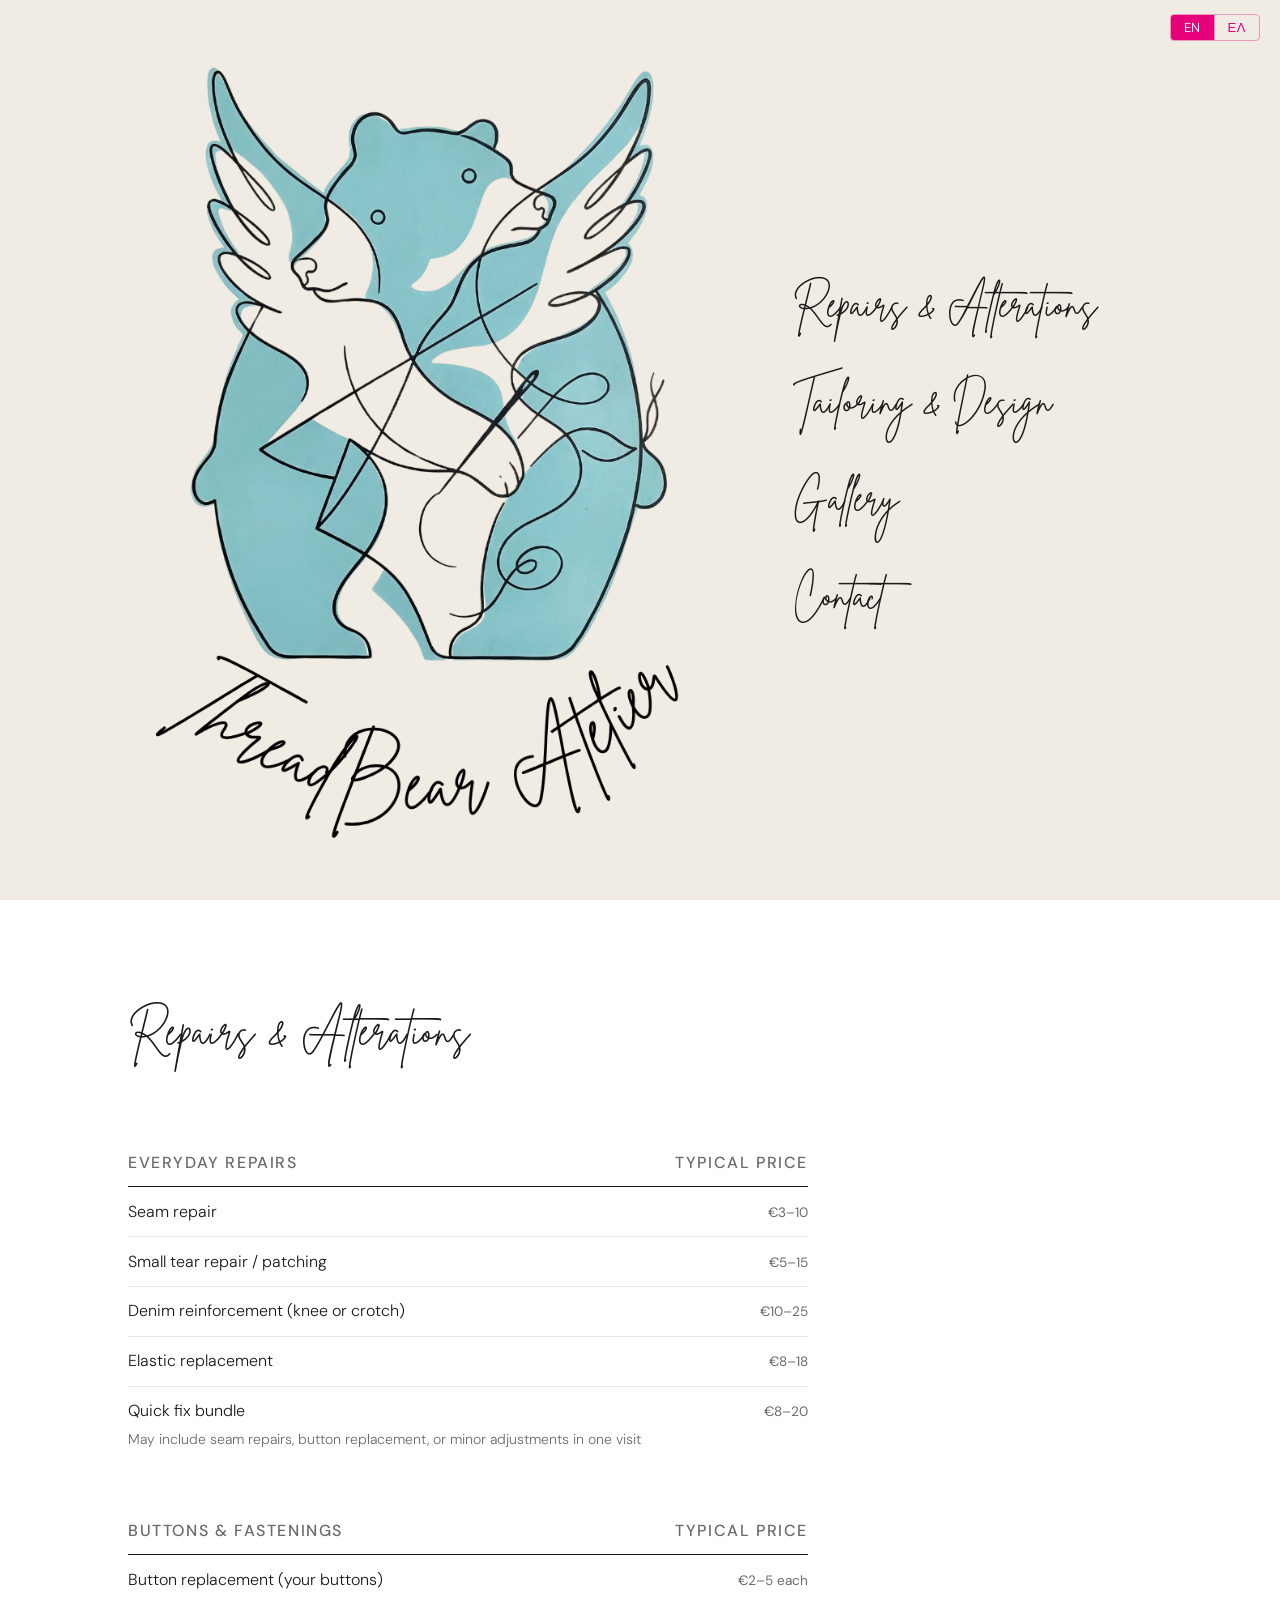
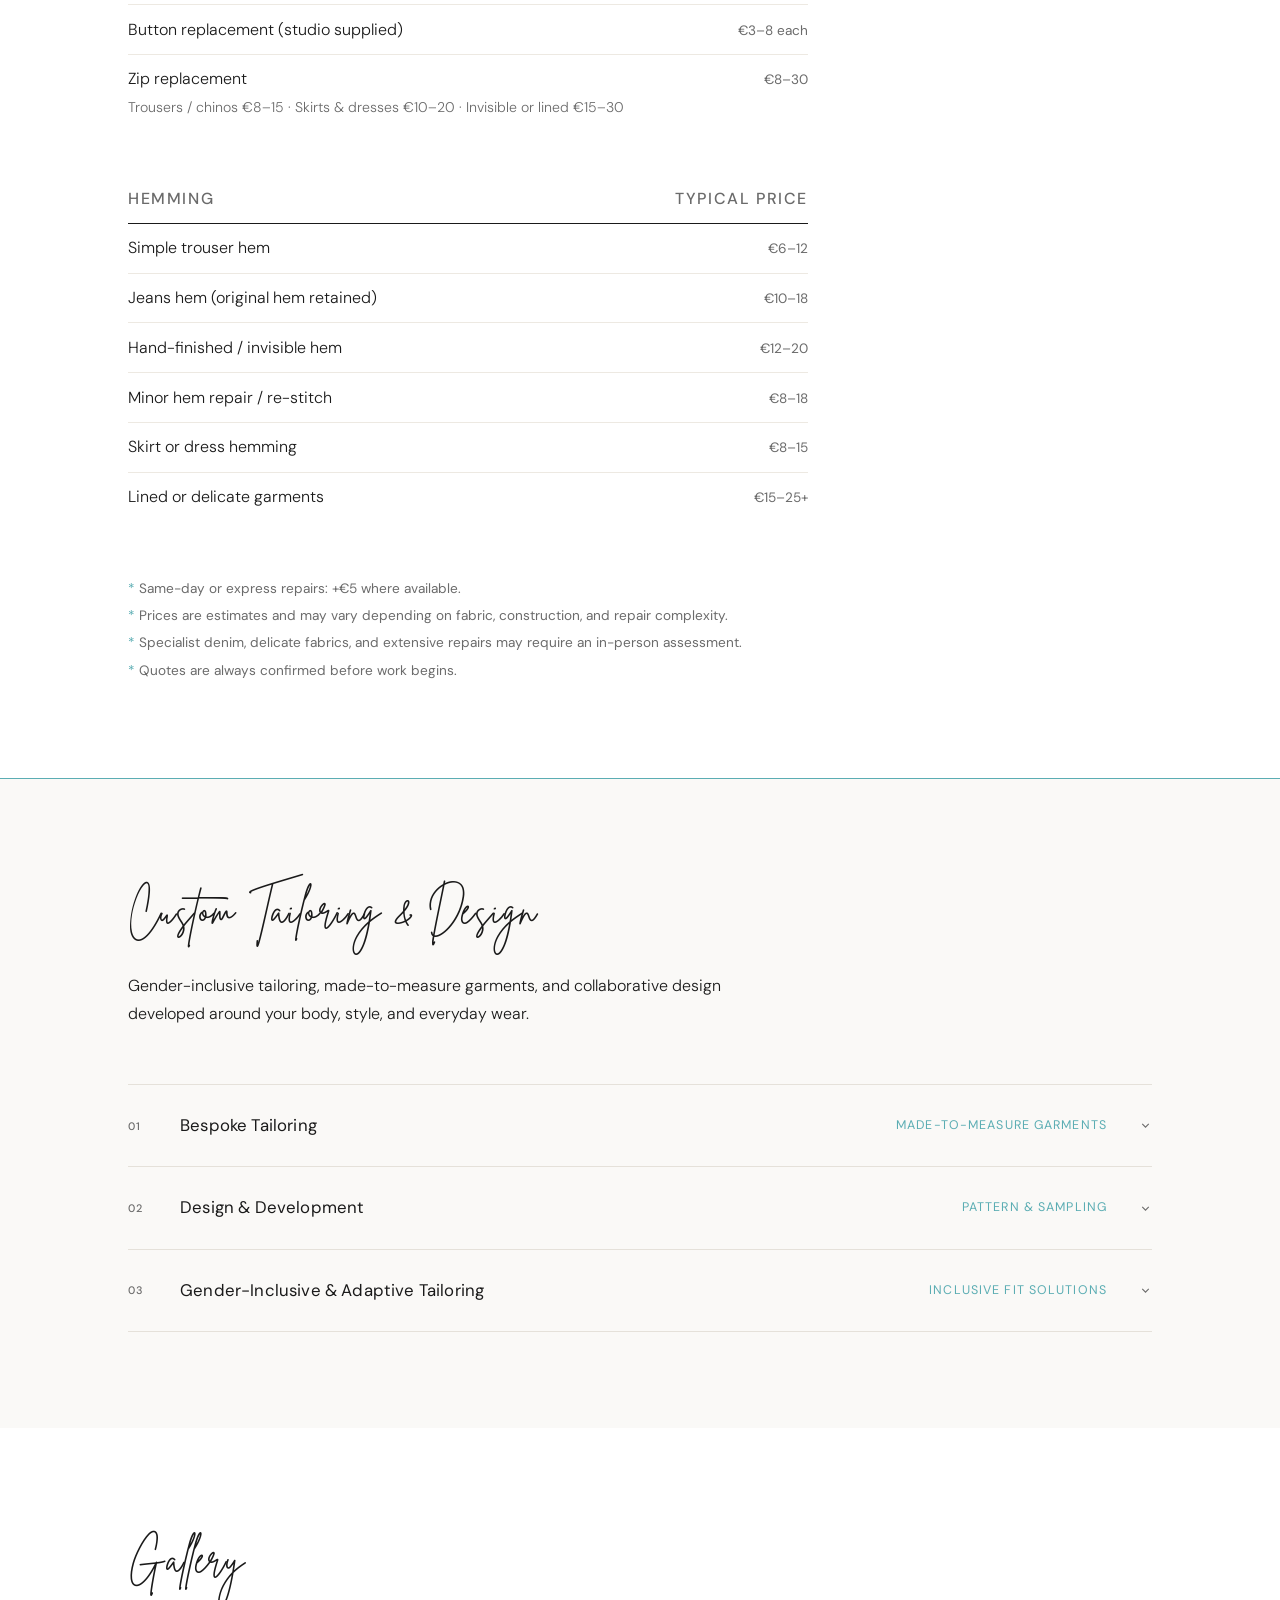
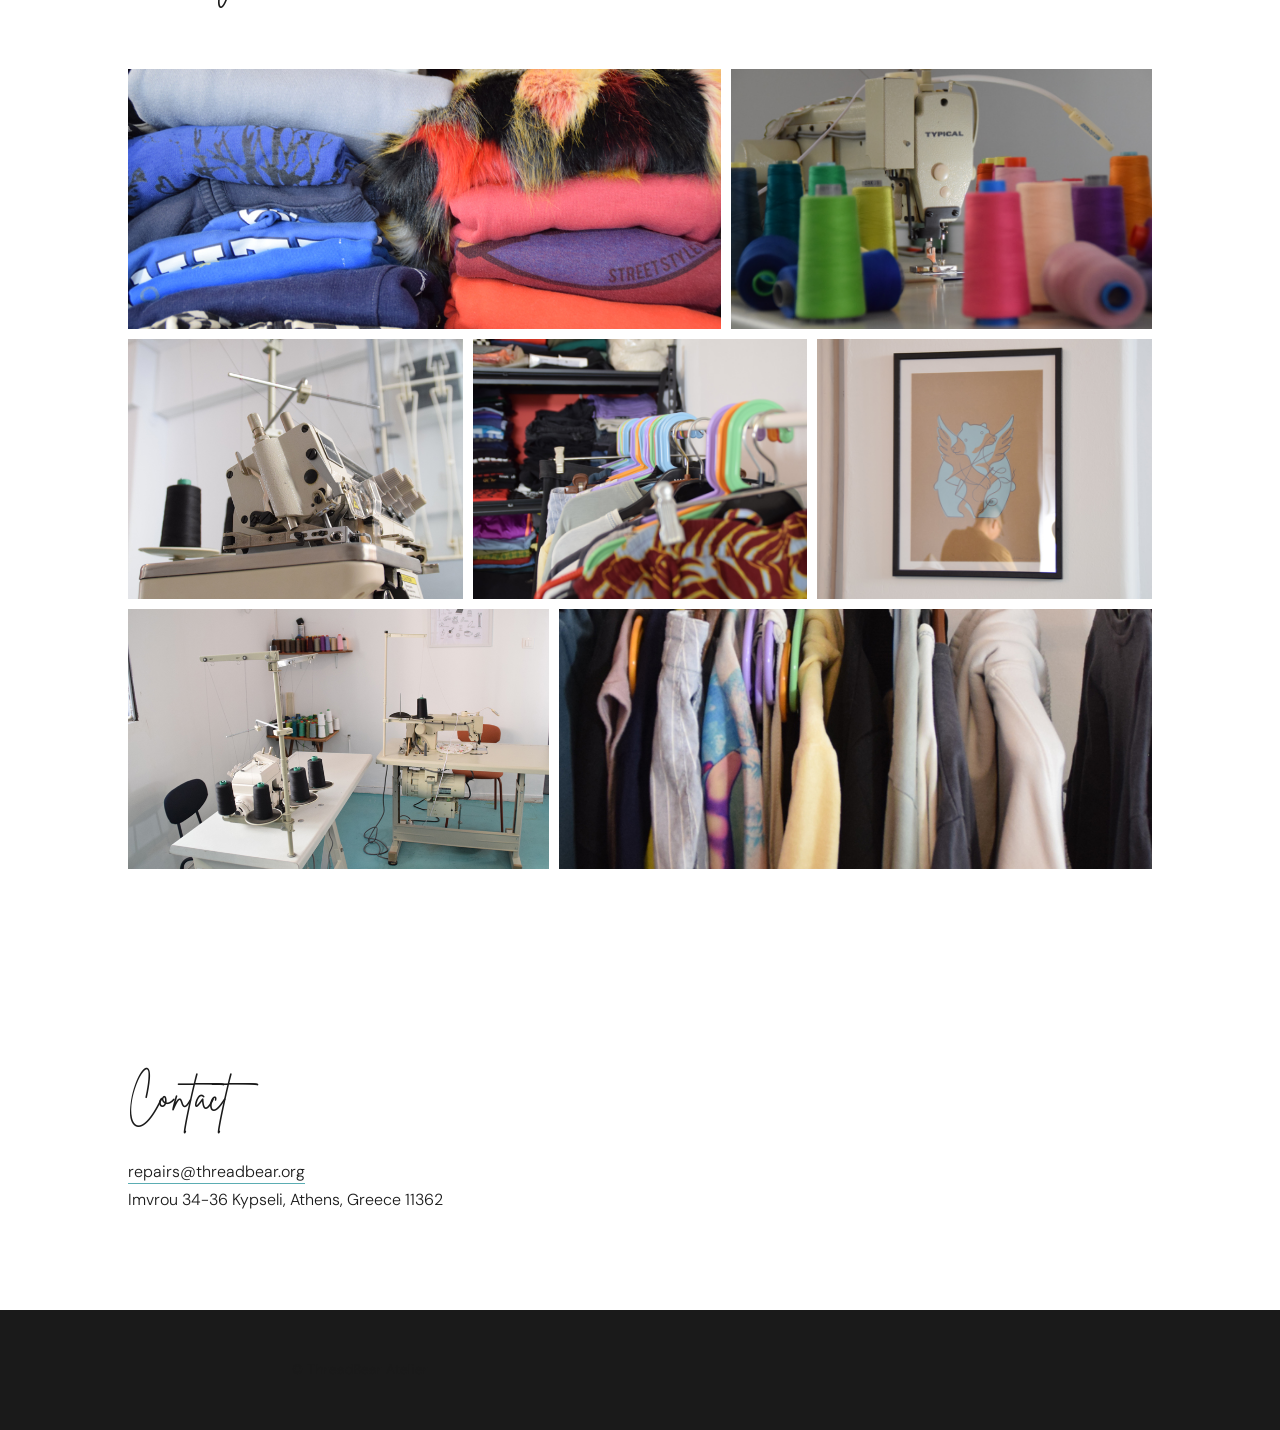
==== commit 2caaa5fa: "update responsive font sizes, add images" ====
--- a/index.html
+++ b/index.html
@@ -35,7 +35,7 @@
       <nav class="main-nav">
         <a href="#repairs">Repairs & Alterations</a>
         <a href="#tailoring">Tailoring & Design</a>
-        <!--<a href="#gallery">Gallery</a>-->
+        <a href="#gallery">Gallery</a>
         <a href="#contact">Contact</a>
       </nav>
     </section>
@@ -267,20 +267,20 @@
       </div>
     </section>
 
-    <!-- GALLERY 
+    <!-- GALLERY -->
 <section id="gallery" class="light">
   <h2>Gallery</h2>
 
   <div class="gallery">
-    <img src="https://images.unsplash.com/photo-1558618666-fcd25c85cd64?w=800" alt="Tailoring detail" />
-    <img src="https://images.unsplash.com/photo-1489987707025-afc232f7ea0f?w=800" alt="Fabric close-up" />
-    <img src="https://images.unsplash.com/photo-1512436991641-6745cdb1723f?w=800" alt="Garment in progress" />
-    <img src="https://images.unsplash.com/photo-1567401893414-76b7b1e5a7a5?w=800" alt="Finished piece" />
-    <img src="https://images.unsplash.com/photo-1520975954732-35dd22299614?w=800" alt="Studio detail" />
-    <img src="https://images.unsplash.com/photo-1544441893-675973e31985?w=800" alt="Thread and needle" />
-    <img src="https://images.unsplash.com/photo-1591047139829-d91aecb6caea?w=800" alt="Denim work" />
+    <img src="/assets/img/TB-03.jpg" alt="Tailoring detail" />
+    <img src="/assets/img/TB-02.jpg" alt="Threads" />
+    <img src="/assets/img/TB-05.jpg" alt="Overlock machine" />
+    <img src="/assets/img/TB-04.jpg" alt="clothes rack" />
+    <img src="/assets/img/TB-01.jpg" alt="Studio detail" />
+    <img src="/assets/img/TB-06.jpg" alt="Sewing Machines" />
+    <img src="/assets/img/TB-07.jpg" alt="Fabric close-up" />
   </div>
-</section>-->
+</section>
 
     <!-- CONTACT -->
     <section id="contact" class="light contact">
--- a/assets/css/styles.css
+++ b/assets/css/styles.css
@@ -9,8 +9,8 @@
 }
 
 @font-face {
-  font-family: "DidactGothic-Regular";
-  src: url("/assets/fonts/DidactGothic-Regular.ttf") format("truetype");
+  font-family: "AlegreyaSans-MediumItalic";
+  src: url("/assets/fonts/AlegreyaSans-MediumItalic.ttf") format("truetype");
   font-weight: normal;
   font-style: normal;
   font-display: swap;
@@ -80,7 +80,8 @@
 html[lang="el"] h1,
 html[lang="el"] h2,
 html[lang="el"] .main-nav a {
-  font-family: "DidactGothic-Regular", serif;
+  font-family: "AlegreyaSans-MediumItalic", serif;
+  font-size: 2.4rem;
   letter-spacing: 0.02em;
   line-height: 1.1;
 }
@@ -102,6 +103,29 @@
 
 ul ul {
   padding-left: 2rem;
+}
+
+/* ========================
+   TYPOGRAPHY — BASE
+   ======================== */
+
+h3 {
+  font-size: 0.8rem;        /* was 0.75rem — too small relative to body */
+  font-weight: 500;
+  letter-spacing: 0.11em;
+  text-transform: uppercase;
+  color: var(--muted);
+  margin-bottom: 1.5rem;
+}
+
+/* Greek headings — base */
+html[lang="el"] h1,
+html[lang="el"] h2,
+html[lang="el"] .main-nav a {
+  font-family: "AlegreyaSans-MediumItalic", serif;
+  font-size: 2.2rem;        /* was 2.4rem — Alegreya reads optically larger */
+  letter-spacing: 0.02em;
+  line-height: 1.15;        /* was 1.1 — slightly more breathing room */
 }
 
 
@@ -175,7 +199,7 @@
 
 .lang-switcher {
   display: inline-flex;
-  align-items: center;
+  align-items: stretch;        /* was missing — makes divider full height in Firefox */
   position: absolute;
   top: 14px;
   right: 20px;
@@ -183,10 +207,13 @@
   border: 1px solid rgba(230, 0, 122, 0.35);
   border-radius: 4px;
   overflow: hidden;
+  -webkit-overflow: hidden;    /* Safari */
+  isolation: isolate;          /* forces a new stacking context — fixes Firefox clipping */
 }
 
 .lang-switcher a {
-  display: block;
+  display: flex;
+  align-items: center;
   padding: 6px 13px;
   font-size: 13px;
   letter-spacing: 0.04em;
@@ -195,6 +222,7 @@
   background: transparent;
   transition: background 0.15s, color 0.15s;
   line-height: 1;
+  -webkit-font-smoothing: antialiased;
 }
 
 .lang-switcher a.active {
@@ -244,11 +272,11 @@
 
 .price-list {
   margin-top: 56px;
-  max-width: 680px;
 }
 
 .price-group {
   margin-bottom: 3.5rem;
+  max-width: 680px;
 }
 
 .price-group:last-of-type {
@@ -261,7 +289,7 @@
   align-items: baseline;
   padding-bottom: 0.6rem;
   border-bottom: 1px solid var(--ink);
-  font-size: 0.68rem;
+  font-size: 1rem;
   font-weight: 500;
   letter-spacing: 0.1em;
   text-transform: uppercase;
@@ -283,7 +311,7 @@
 }
 
 .price-row__name {
-  font-size: 0.9rem;
+  font-size: 1rem;
   font-weight: 300;
   color: var(--ink);
   flex: 1;
@@ -291,7 +319,7 @@
 
 .price-row__sub {
   display: block;
-  font-size: 0.78rem;
+  font-size: 0.88rem;
   color: var(--muted);
   margin-top: 3px;
   line-height: 1.6;
@@ -309,10 +337,13 @@
   display: flex;
   flex-direction: column;
   gap: 5px;
+  width: 100%;
 }
 
 .price-notes span {
-  font-size: 0.75rem;
+  display: block; 
+  width: 100%;
+  font-size: 0.85rem;
   color: var(--muted);
   line-height: 1.65;
 }
@@ -384,7 +415,7 @@
 }
 
 .service-card__tag {
-  font-size: 0.68rem;
+  font-size: 0.78rem;
   color: var(--teal);
   letter-spacing: 0.09em;
   text-transform: uppercase;
@@ -416,11 +447,12 @@
 
 .service-card__body {
   padding: 4px 0 32px 2.5rem;
-  font-size: 0.875rem;
+  font-size: 0.975rem;
   font-weight: 300;
   color: var(--muted);
   line-height: 1.85;
-  max-width: 500px;
+  max-width: 680px;
+  width: 100%;
 }
 
 .service-card__body p + p {
@@ -437,7 +469,7 @@
   position: relative;
   padding-left: 1rem;
   margin-bottom: 0.35rem;
-  font-size: 0.875rem;
+  font-size: 0.975rem;
   font-weight: 300;
   color: var(--muted);
   line-height: 1.75;
@@ -568,6 +600,11 @@
     transform: translateX(-60px);
   }
 
+    /* Greek nav at tablet */
+  html[lang="el"] .main-nav a {
+    font-size: 1.65rem;
+  }
+
   .main-nav {
     gap: 22px;
   }
@@ -632,7 +669,19 @@
   }
 
   h1, h2 {
+    font-size: 2.2rem;
+  }
+
+
+  /* Greek headings at mobile */
+  html[lang="el"] h1,
+  html[lang="el"] h2 {
     font-size: 2rem;
+  }
+
+  /* Greek nav at mobile */
+  html[lang="el"] .main-nav a {
+    font-size: 1.3rem;
   }
 
   .price-list {
@@ -697,12 +746,23 @@
   }
 
   h1, h2 {
-    font-size: 1.7rem;
+    font-size: 1.85rem;
   }
 
   section {
     padding: 40px 5%;
   }
-}
-
-
+
+  /* Greek headings at small mobile */
+  html[lang="el"] h1,
+  html[lang="el"] h2 {
+    font-size: 1.7rem;
+  }
+
+  /* Greek nav at small mobile */
+  html[lang="el"] .main-nav a {
+    font-size: 1.1rem;
+  }
+}
+
+
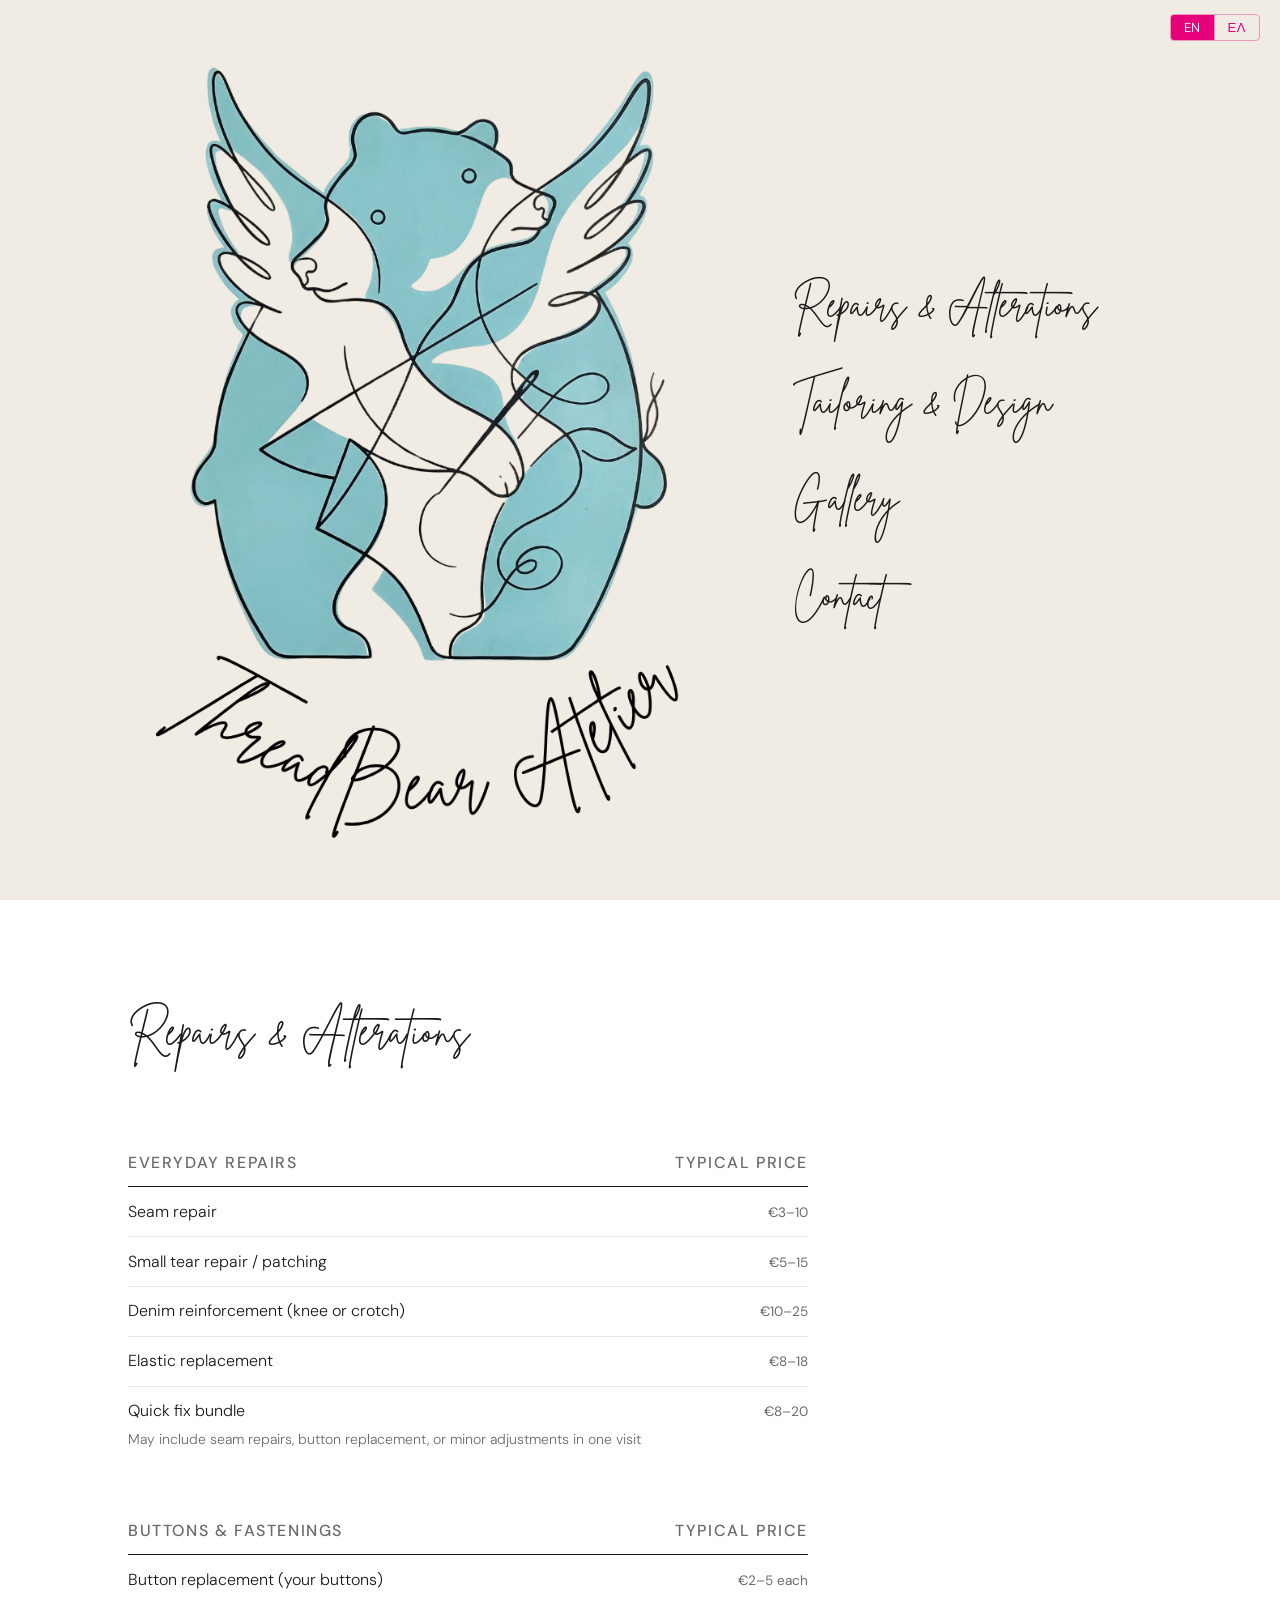
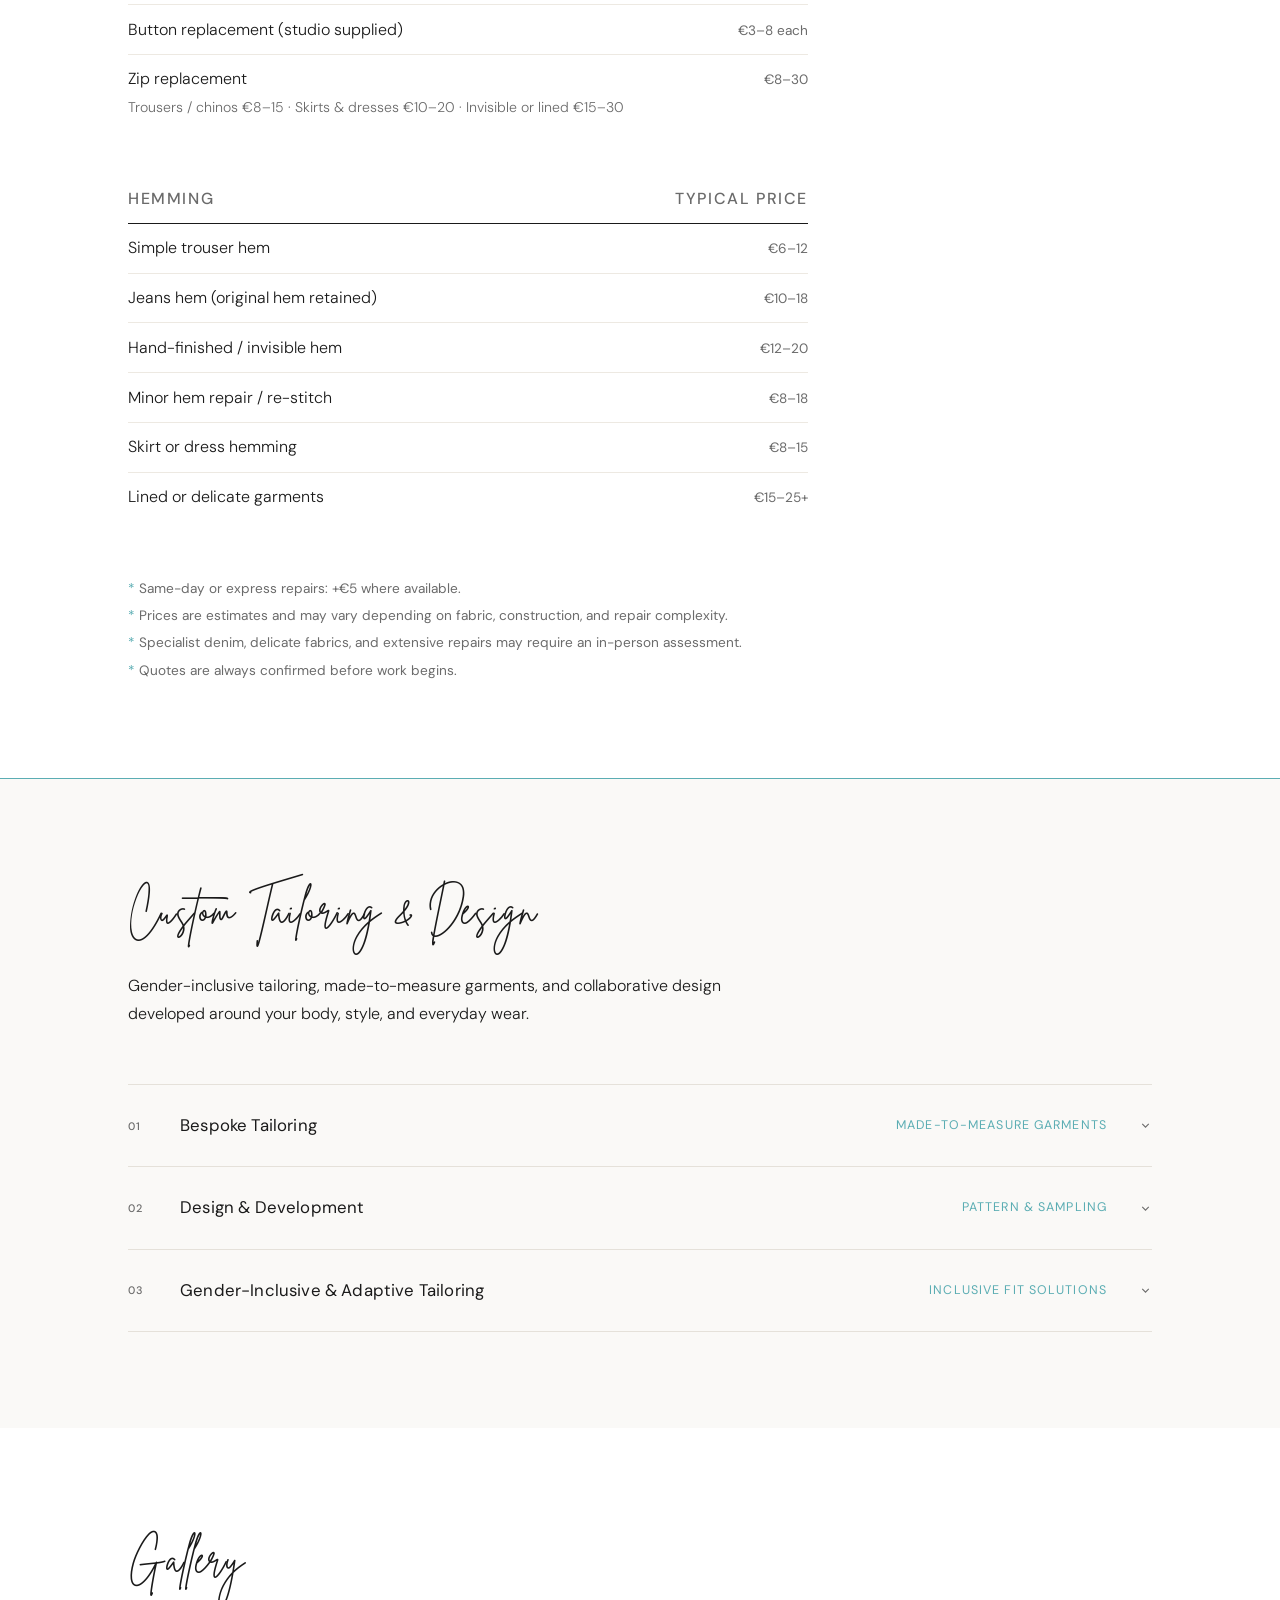
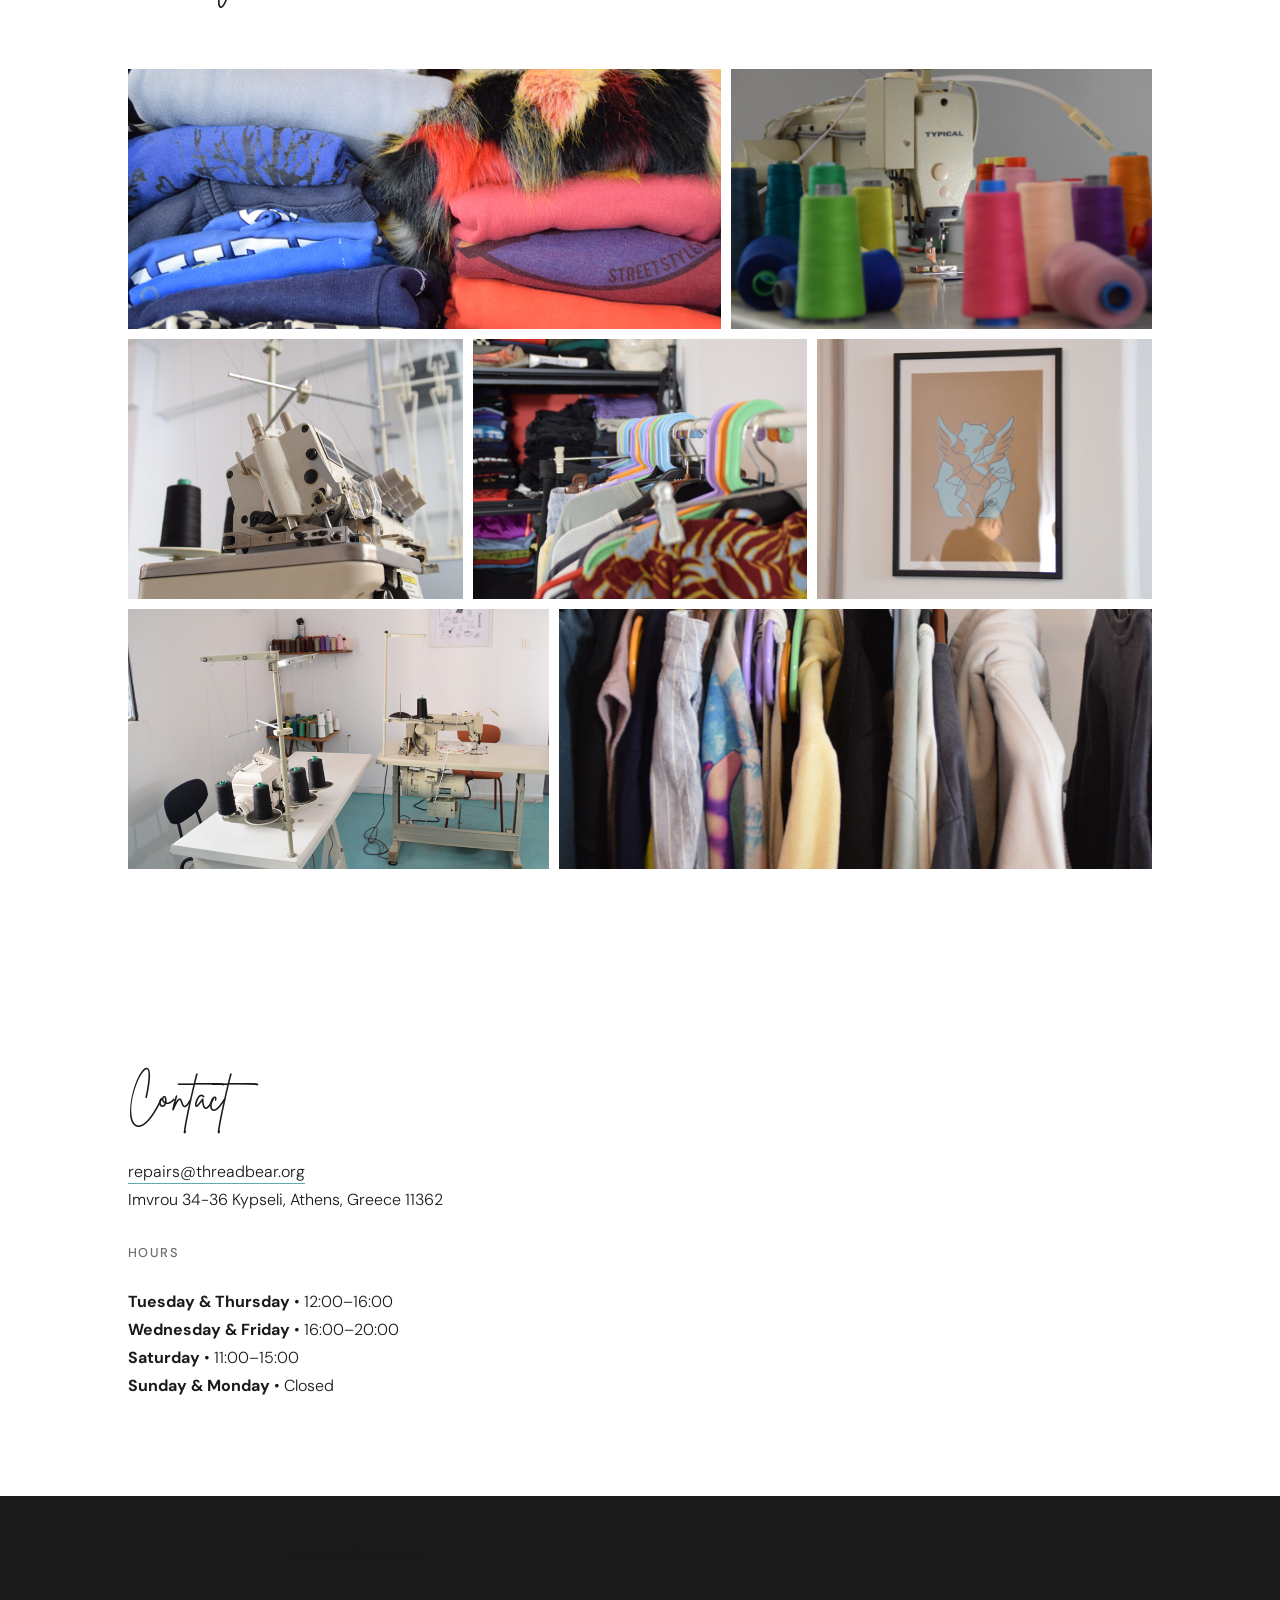
==== commit 1bcf0b35: "add hours" ====
--- a/index.html
+++ b/index.html
@@ -23,6 +23,16 @@
       <a href="index_el.html" lang="el">ΕΛ</a>
     </nav>
   </head>
+
+      <!-- Google tag (gtag.js) -->
+<script async src="https://www.googletagmanager.com/gtag/js?id=G-W60JH2CNYG"></script>
+<script>
+  window.dataLayer = window.dataLayer || [];
+  function gtag(){dataLayer.push(arguments);}
+  gtag('js', new Date());
+
+  gtag('config', 'G-W60JH2CNYG');
+</script>
 
   <body>
     <!-- HERO -->
@@ -282,12 +292,26 @@
   </div>
 </section>
 
-    <!-- CONTACT -->
+ <!-- CONTACT -->
     <section id="contact" class="light contact">
       <h2>Contact</h2>
-      <p><a href="mailto:repairs@threadbear.org">repairs@threadbear.org</a></p>
-      <p>Imvrou 34-36 Kypseli, Athens, Greece 11362</p>
+
+      <div class="contact-grid">
+        <div class="contact-details">
+          <p><a href="mailto:repairs@threadbear.org">repairs@threadbear.org</a></p>
+          <p>Imvrou 34-36 Kypseli, Athens, Greece 11362</p>
+        </div>
+        <br>
+        <div class="contact-hours">
+          <h3>Hours</h3>
+          <p><b>Tuesday &amp; Thursday</b> • 12:00–16:00</p>
+          <p><b>Wednesday &amp; Friday</b> • 16:00–20:00</p>
+          <p><b>Saturday</b> • 11:00–15:00</p>
+          <p><b>Sunday &amp; Monday</b> • Closed</p>
+        </div>
+      </div>
     </section>
+
 
     <footer>
       <p>&copy; ThreadBear Atelier</p>
--- a/assets/css/styles.css
+++ b/assets/css/styles.css
@@ -606,7 +606,7 @@
   }
 
   .main-nav {
-    gap: 22px;
+    gap: 16px;
   }
 
   .main-nav a {
@@ -649,13 +649,11 @@
   }
 
   .main-nav {
+    flex-direction: column;    /* override the row/wrap back to stacked */
+    align-items: center;       /* centre each link horizontally */
     position: static;
     transform: none;
-    flex-direction: row;
-    flex-wrap: wrap;
-    justify-content: center;
-    gap: 12px 20px;
-    padding-right: 0;
+    gap: 10px;
     margin-top: 24px;
     width: 100%;
   }
@@ -765,4 +763,283 @@
   }
 }
 
-
+  /* =========================================================
+   REPAIR STORIES
+   ========================================================= */
+
+.repair-page .hero {
+  min-height: 78vh;
+  border-bottom: 1.5px solid var(--teal);
+}
+
+.repair-page .hero-image {
+  height: 68vh;
+}
+
+.main-nav a[aria-current="page"] {
+  color: var(--teal);
+}
+
+.repairs-intro {
+  border-bottom: 1px solid var(--border);
+}
+
+.repairs-intro__text {
+  max-width: 680px;
+  font-size: 1.1rem;
+  color: var(--muted);
+}
+
+.repair-code {
+  max-width: none;
+  margin-bottom: 0.75rem;
+  font-family: ui-monospace, SFMono-Regular, Consolas, "Liberation Mono",
+    monospace;
+  font-size: 0.7rem;
+  font-weight: 500;
+  line-height: 1.5;
+  letter-spacing: 0.14em;
+  text-transform: uppercase;
+  color: var(--teal);
+}
+
+/* Main repair story */
+
+.repair-story {
+  padding: 96px 10%;
+  background: var(--bg);
+}
+
+.repair-story > * {
+  width: 100%;
+  max-width: 1180px;
+  margin-right: auto;
+  margin-left: auto;
+}
+
+.repair-story section {
+  padding: 0;
+}
+
+.repair-story img {
+  display: block;
+  width: 100%;
+  height: auto;
+  border: 1px solid var(--border);
+}
+
+/* Introduction and cover */
+
+.repair-story__header {
+  display: grid;
+  grid-template-columns: minmax(240px, 0.75fr) minmax(0, 1.25fr);
+  gap: clamp(48px, 8vw, 120px);
+  align-items: start;
+}
+
+.repair-story__introduction {
+  padding-top: 1rem;
+}
+
+.repair-story__introduction h2 {
+  margin-bottom: 0.75rem;
+  font-size: clamp(2.8rem, 5vw, 4.6rem);
+  line-height: 1.1;
+}
+
+.repair-story__subtitle {
+  margin-bottom: 1.5rem;
+  font-size: 0.8rem;
+  font-weight: 500;
+  letter-spacing: 0.11em;
+  text-transform: uppercase;
+  color: var(--muted);
+}
+
+.repair-story__description {
+  font-size: 1.05rem;
+  line-height: 1.85;
+  color: var(--muted);
+}
+
+/* Process images */
+
+.repair-process {
+  margin-top: 96px;
+  padding-top: 48px !important;
+  border-top: 1px solid var(--border);
+}
+
+.repair-process__grid {
+  display: grid;
+  grid-template-columns: repeat(2, minmax(0, 1fr));
+  gap: 56px 40px;
+}
+
+.repair-process__step figcaption,
+.repair-result__image figcaption {
+  display: flex;
+  gap: 1rem;
+  justify-content: space-between;
+  margin-top: 0.75rem;
+  font-family: ui-monospace, SFMono-Regular, Consolas, "Liberation Mono",
+    monospace;
+  font-size: 0.7rem;
+  font-weight: 500;
+  line-height: 1.5;
+  letter-spacing: 0.12em;
+  text-transform: uppercase;
+  color: var(--muted);
+}
+
+.repair-process__step figcaption span {
+  color: var(--teal);
+}
+
+/* Finished repair */
+
+.repair-result {
+  margin-top: 96px;
+  padding-top: 48px !important;
+  border-top: 1px solid var(--border);
+}
+
+.repair-result__heading {
+  display: flex;
+  align-items: baseline;
+  justify-content: space-between;
+  gap: 2rem;
+  margin-bottom: 2rem;
+}
+
+.repair-result__heading .repair-code,
+.repair-result__heading h3 {
+  margin-bottom: 0;
+}
+
+.repair-result__image {
+  max-width: 900px;
+  margin: 0 auto;
+}
+
+/* Enquiry panel */
+
+.repair-story__cta {
+  margin-top: 96px;
+  padding: 64px;
+  background: var(--teal-light);
+  border-top: 1.5px solid var(--teal);
+}
+
+.repair-story__cta h2 {
+  margin-bottom: 1rem;
+}
+
+.repair-story__cta p {
+  color: var(--muted);
+}
+
+.repair-story__button {
+  display: inline-block;
+  margin-top: 1.75rem;
+  padding: 0.8rem 1.35rem;
+  color: white;
+  background: var(--ink);
+  border: 1px solid var(--ink);
+  font-size: 0.75rem;
+  font-weight: 500;
+  letter-spacing: 0.1em;
+  text-decoration: none;
+  text-transform: uppercase;
+  transition:
+    color 0.2s,
+    background 0.2s,
+    border-color 0.2s;
+}
+
+.repair-story__button:hover {
+  color: white;
+  background: var(--teal);
+  border-color: var(--teal);
+}
+
+.repair-story__button:focus-visible {
+  outline: 3px solid var(--teal);
+  outline-offset: 4px;
+}
+
+/* Tablet */
+
+@media (max-width: 820px) {
+  .repair-page .hero {
+    min-height: auto;
+    padding-top: 72px;
+    padding-bottom: 56px;
+  }
+
+  .repair-page .hero-image {
+    height: auto;
+  }
+
+  .repair-story {
+    padding: 72px 6%;
+  }
+
+  .repair-story__header {
+    grid-template-columns: 1fr;
+    gap: 40px;
+  }
+
+  .repair-story__introduction {
+    padding-top: 0;
+  }
+
+  .repair-story__cover {
+    max-width: 680px;
+  }
+
+  .repair-process,
+  .repair-result,
+  .repair-story__cta {
+    margin-top: 72px;
+  }
+}
+
+/* Mobile */
+
+@media (max-width: 640px) {
+  .repair-story {
+    padding: 56px 5%;
+  }
+
+  .repair-story__introduction h2 {
+    font-size: 2.6rem;
+  }
+
+  .repair-process {
+    padding-top: 32px !important;
+  }
+
+  .repair-process__grid {
+    grid-template-columns: 1fr;
+    gap: 40px;
+  }
+
+  .repair-result {
+    padding-top: 32px !important;
+  }
+
+  .repair-result__heading {
+    display: block;
+  }
+
+  .repair-result__heading .repair-code {
+    margin-bottom: 0.75rem;
+  }
+
+  .repair-story__cta {
+    padding: 40px 24px;
+  }
+}
+
+
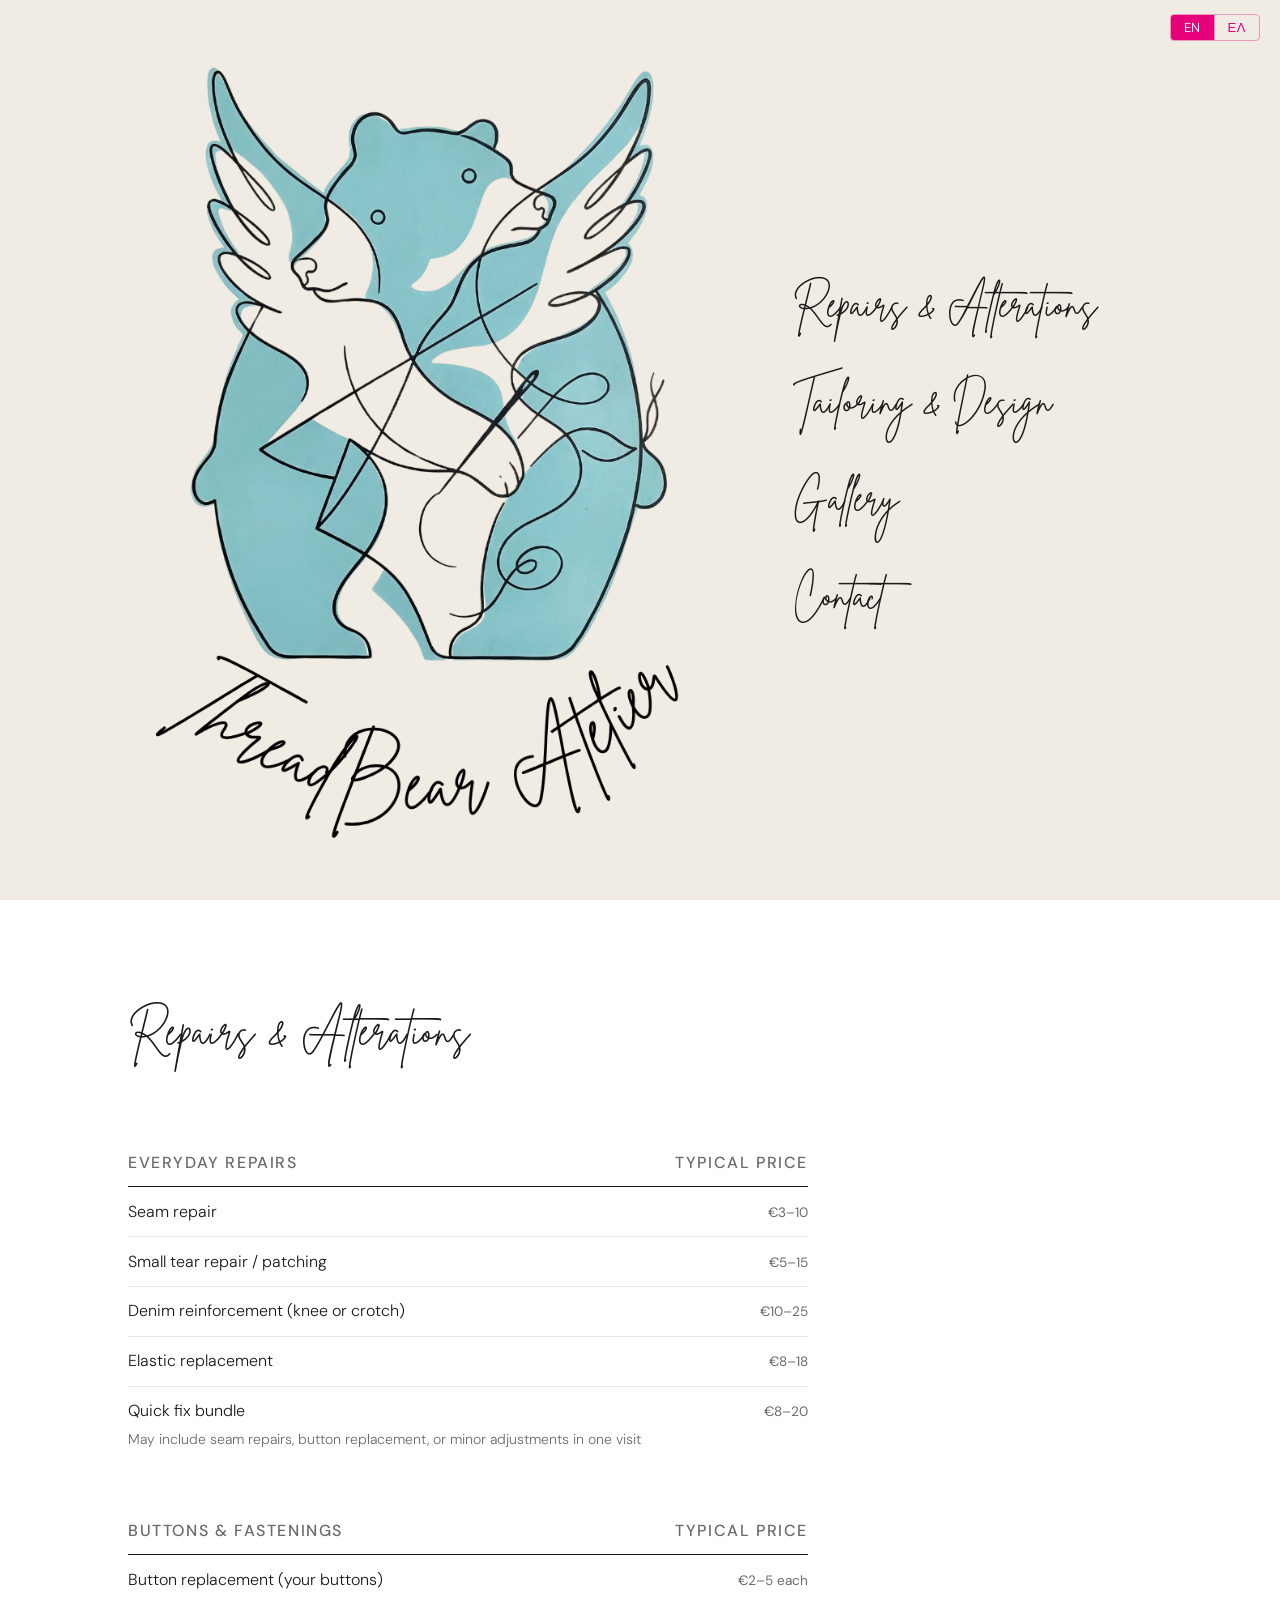
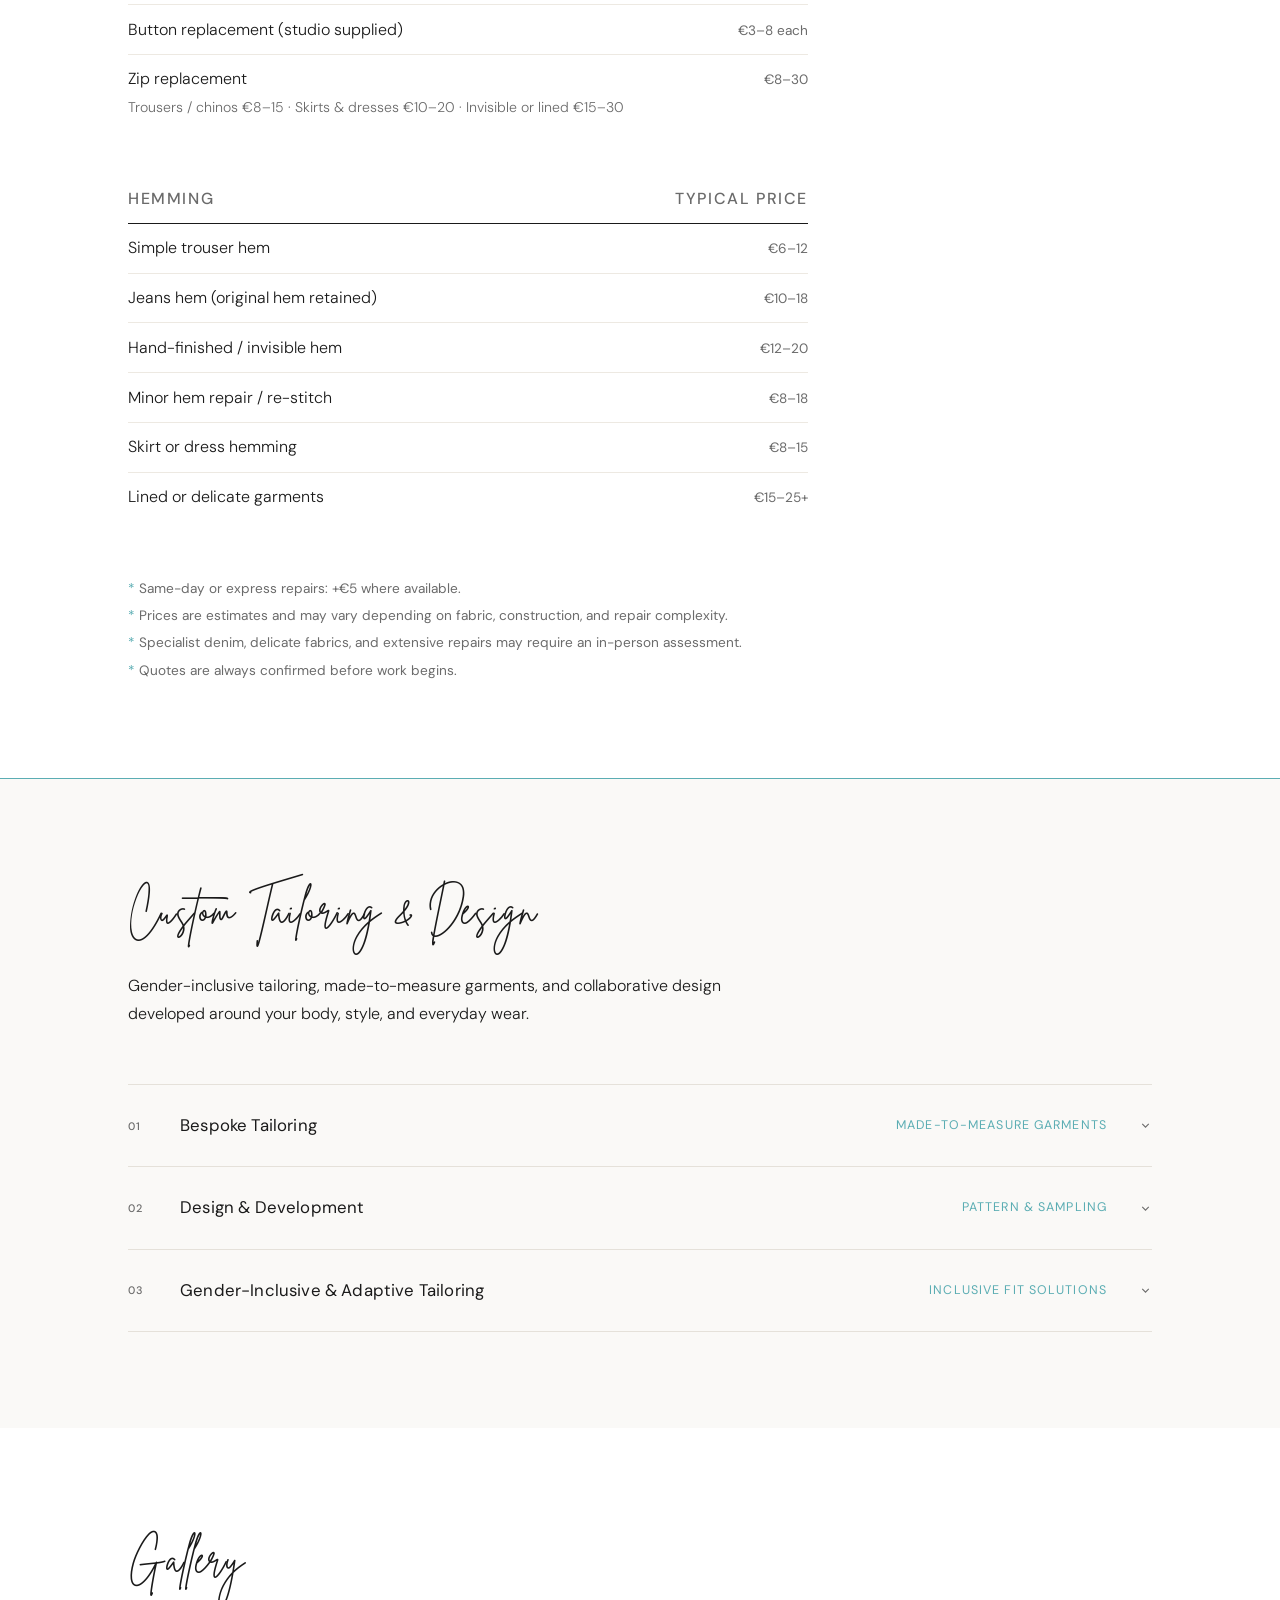
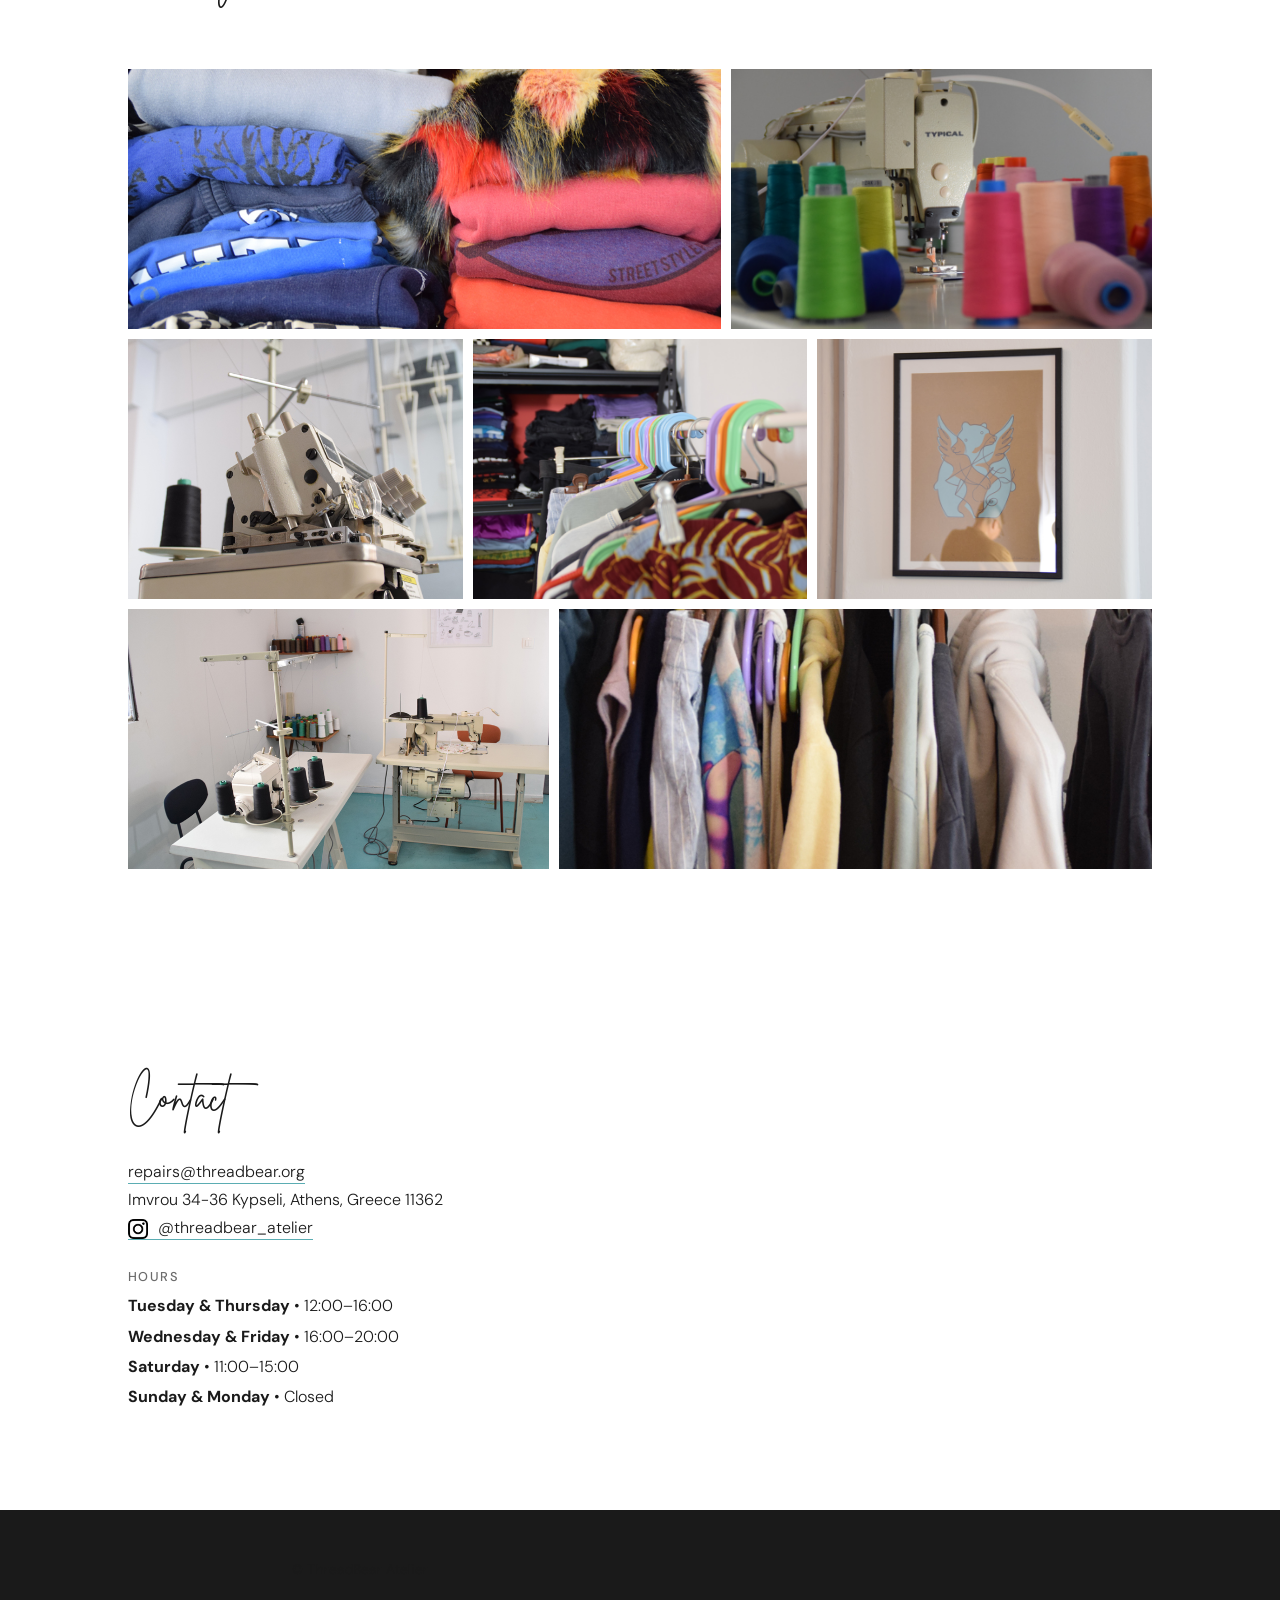
==== commit 6cb52279: "insta link" ====
--- a/index.html
+++ b/index.html
@@ -301,7 +301,20 @@
           <p><a href="mailto:repairs@threadbear.org">repairs@threadbear.org</a></p>
           <p>Imvrou 34-36 Kypseli, Athens, Greece 11362</p>
         </div>
-        <br>
+
+      
+  <p>
+  <a href="https://www.instagram.com/threadbear_atelier/"target="_blank" rel="noopener noreferrer">
+    <img
+      src="/assets/img/insta/Instagram_Glyph_Black.jpg"
+      alt="Instagram"
+      class="instagram-icon"
+    />
+    @threadbear_atelier
+  </a>
+</p>
+
+        
         <div class="contact-hours">
           <h3>Hours</h3>
           <p><b>Tuesday &amp; Thursday</b> • 12:00–16:00</p>
--- a/assets/css/styles.css
+++ b/assets/css/styles.css
@@ -529,6 +529,24 @@
 
 .contact a:hover {
   color: var(--teal);
+}
+
+.contact-hours h3 {
+  margin-top: 1.5rem;
+  margin-bottom: 0.25rem;
+}
+
+.contact-hours p {
+  margin: 0 0 0.15rem;
+}
+
+.instagram-icon {
+  width: 20px;
+  height: 20px;
+  object-fit: contain;
+  vertical-align: middle;
+  margin-right: 0.4rem;
+  
 }
 
 /* ========================
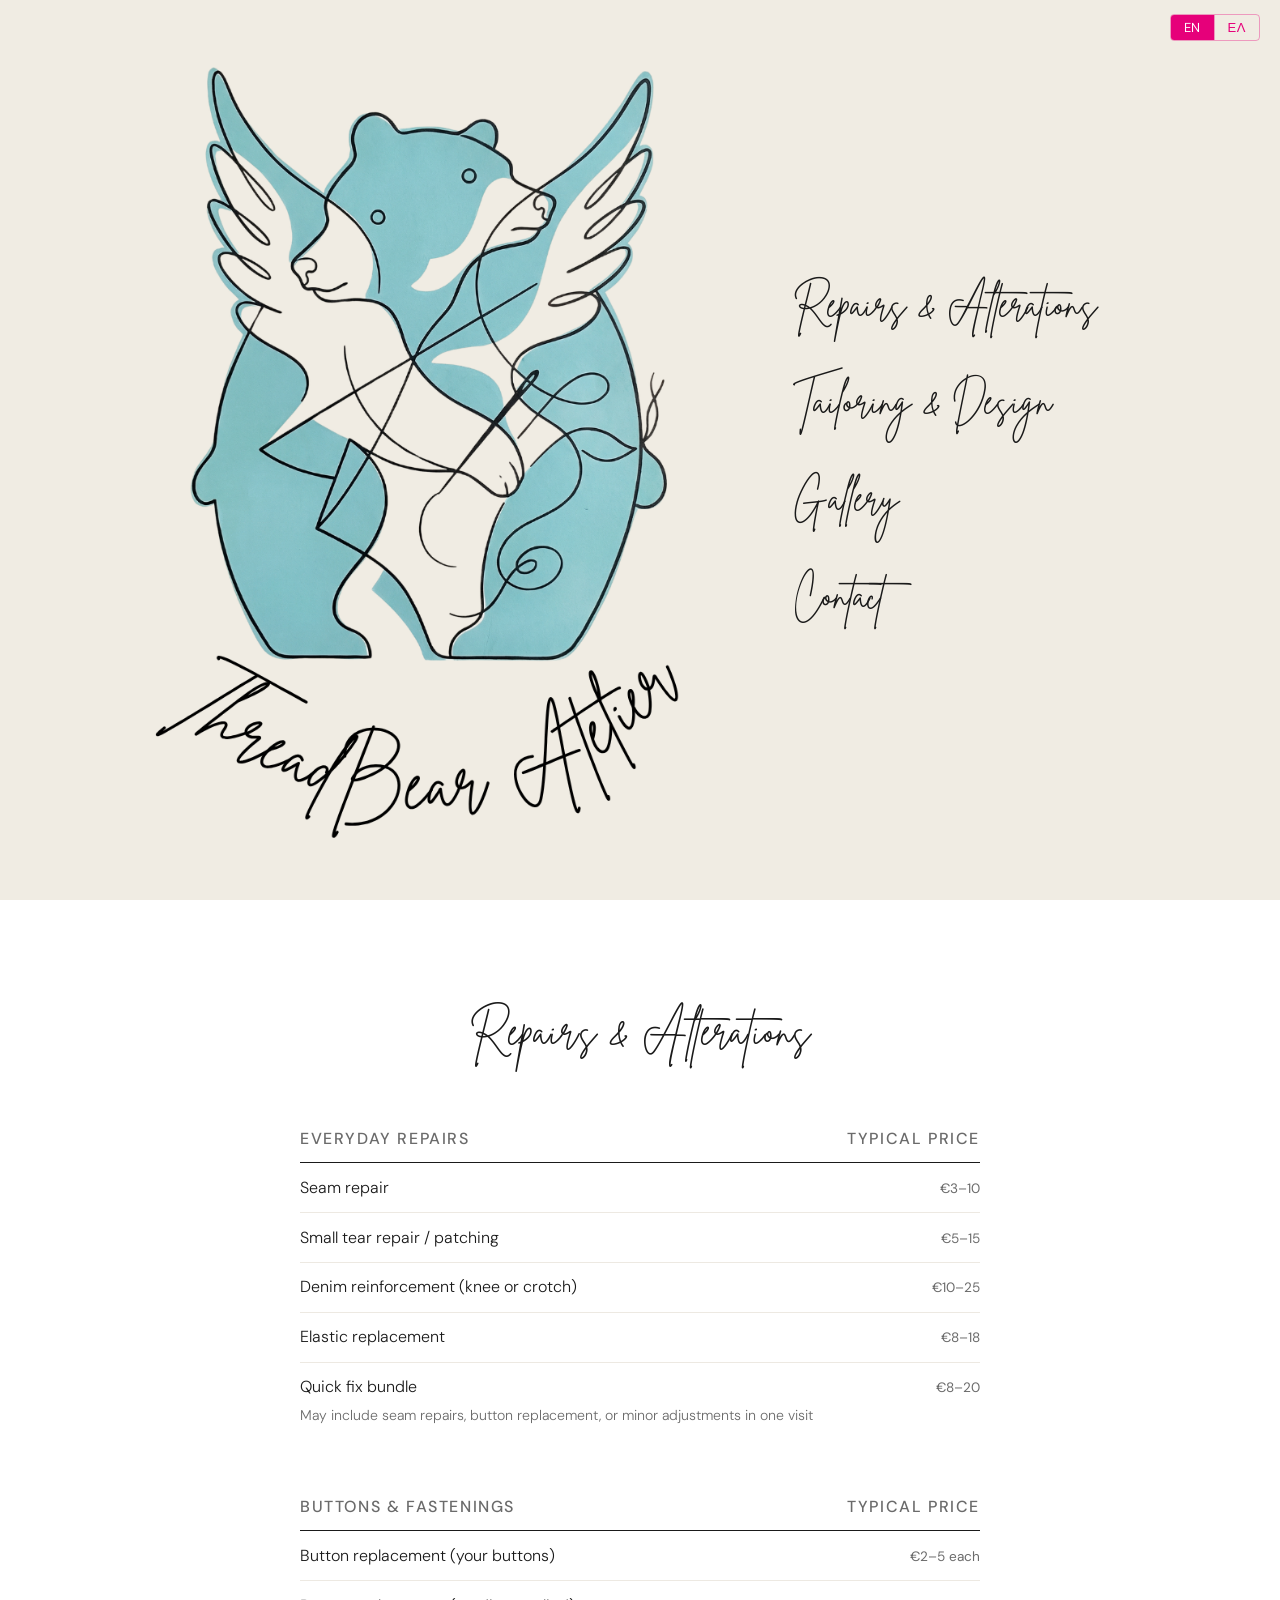
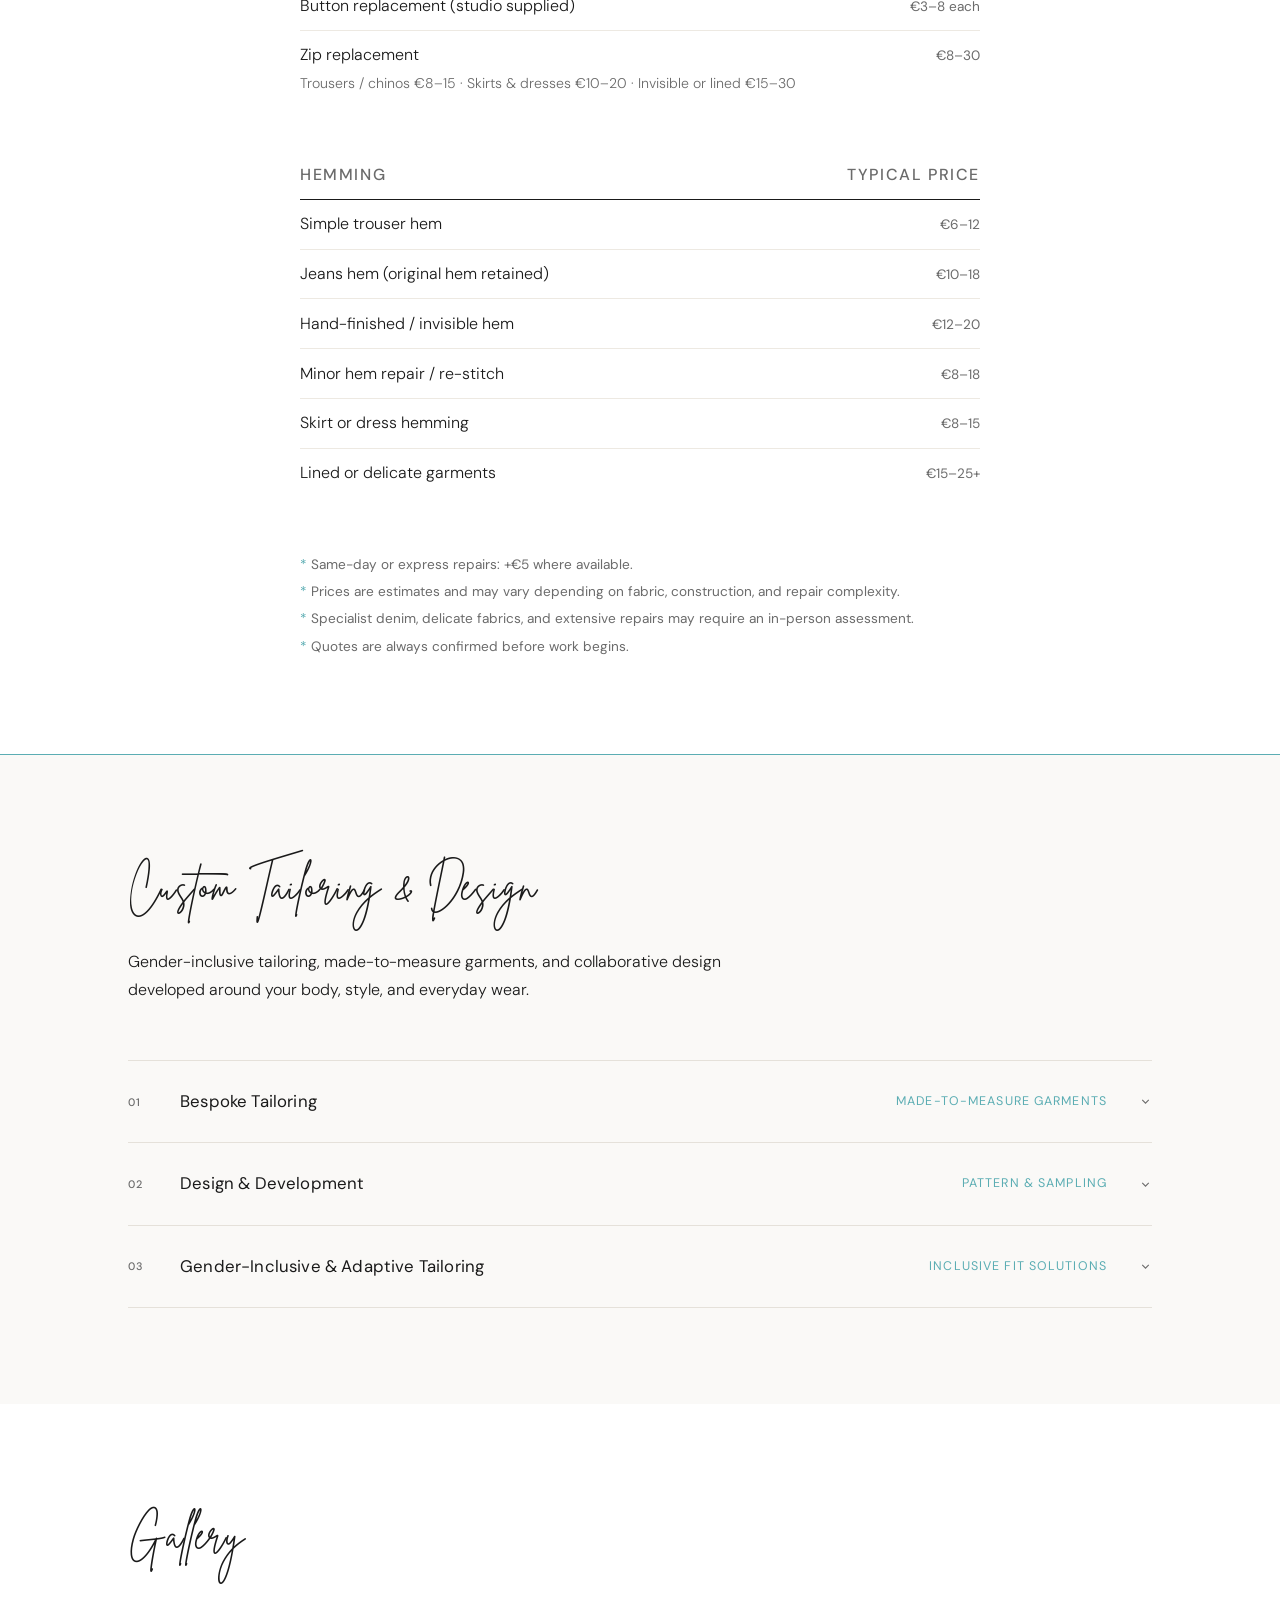
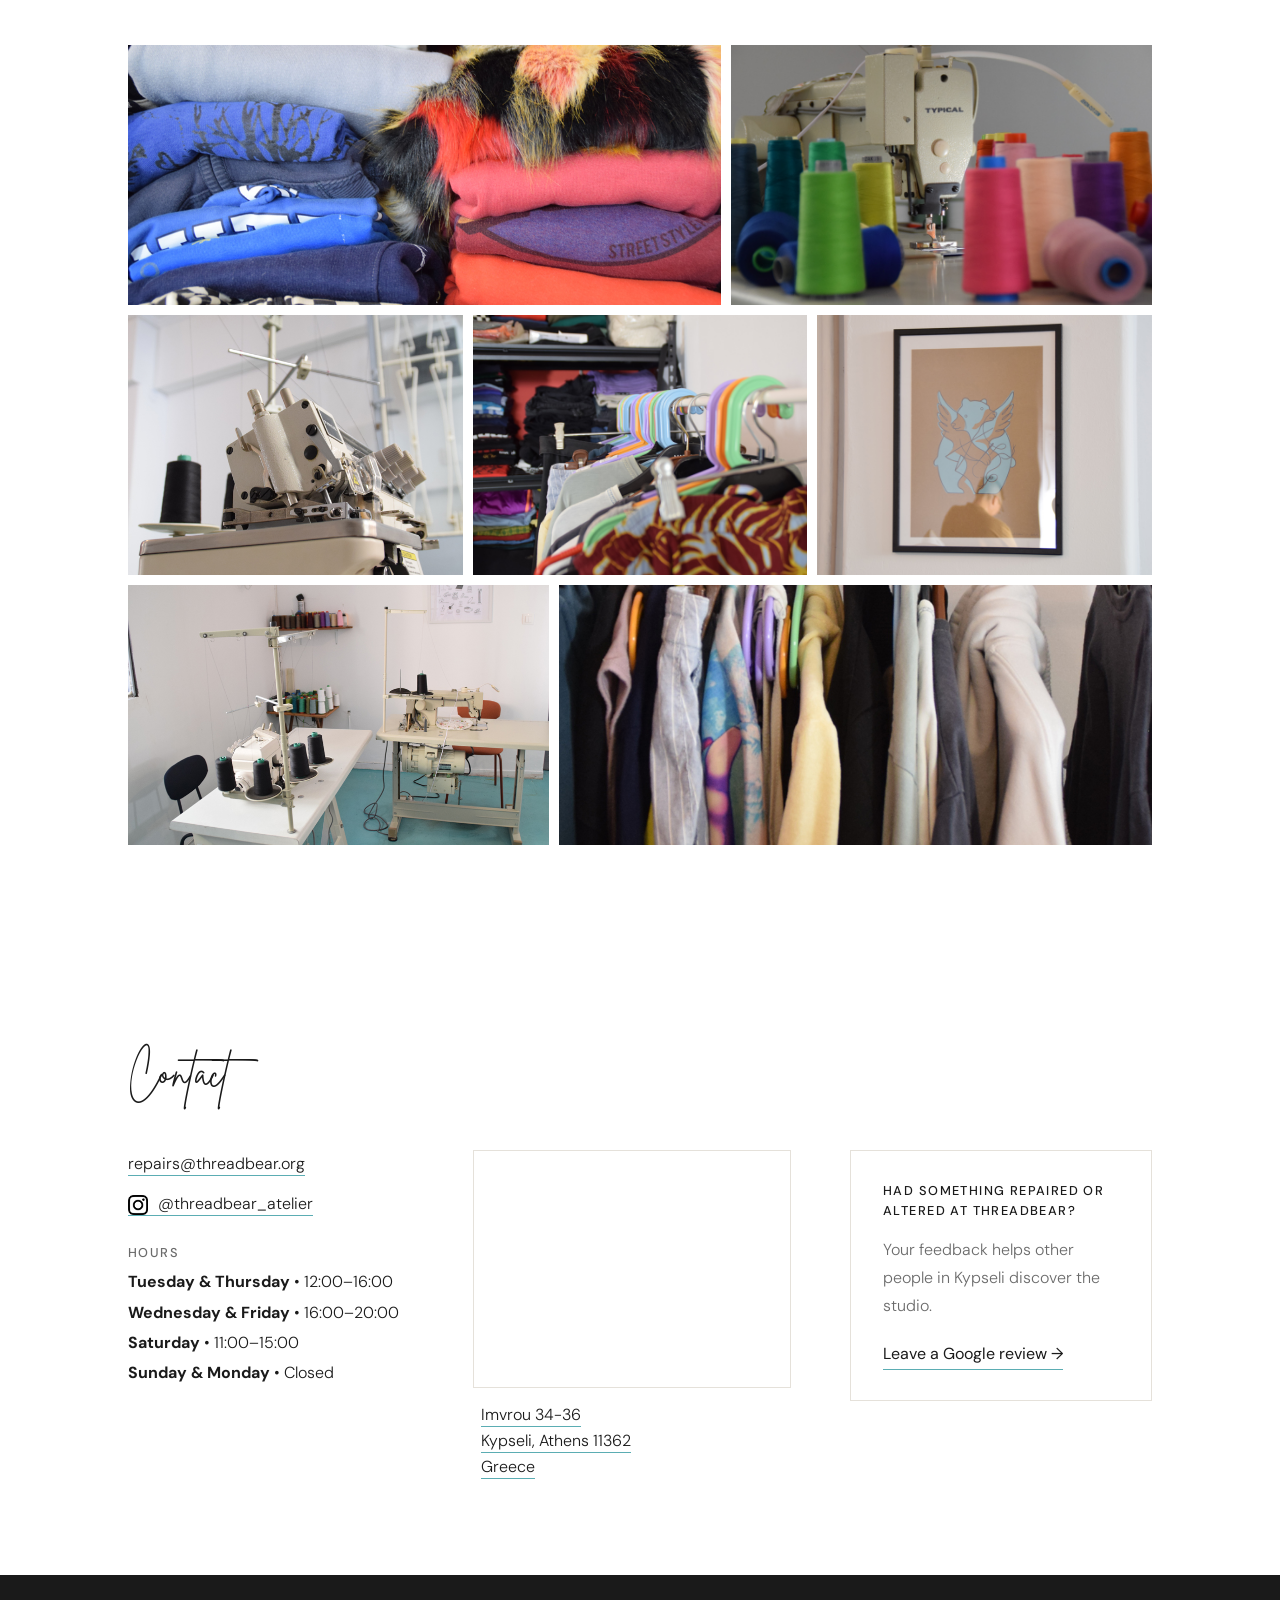
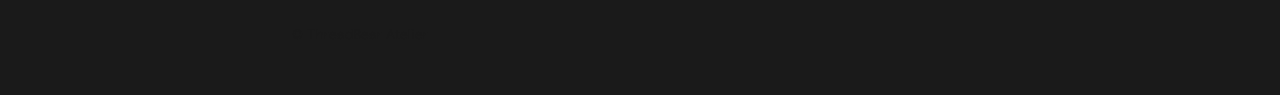
==== commit 3e44cf4b: "google map - google review - greek and english" ====
--- a/index.html
+++ b/index.html
@@ -24,15 +24,20 @@
     </nav>
   </head>
 
-      <!-- Google tag (gtag.js) -->
-<script async src="https://www.googletagmanager.com/gtag/js?id=G-W60JH2CNYG"></script>
-<script>
-  window.dataLayer = window.dataLayer || [];
-  function gtag(){dataLayer.push(arguments);}
-  gtag('js', new Date());
-
-  gtag('config', 'G-W60JH2CNYG');
-</script>
+  <!-- Google tag (gtag.js) -->
+  <script
+    async
+    src="https://www.googletagmanager.com/gtag/js?id=G-W60JH2CNYG"
+  ></script>
+  <script>
+    window.dataLayer = window.dataLayer || [];
+    function gtag() {
+      dataLayer.push(arguments);
+    }
+    gtag("js", new Date());
+
+    gtag("config", "G-W60JH2CNYG");
+  </script>
 
   <body>
     <!-- HERO -->
@@ -278,54 +283,103 @@
     </section>
 
     <!-- GALLERY -->
-<section id="gallery" class="light">
-  <h2>Gallery</h2>
-
-  <div class="gallery">
-    <img src="/assets/img/TB-03.jpg" alt="Tailoring detail" />
-    <img src="/assets/img/TB-02.jpg" alt="Threads" />
-    <img src="/assets/img/TB-05.jpg" alt="Overlock machine" />
-    <img src="/assets/img/TB-04.jpg" alt="clothes rack" />
-    <img src="/assets/img/TB-01.jpg" alt="Studio detail" />
-    <img src="/assets/img/TB-06.jpg" alt="Sewing Machines" />
-    <img src="/assets/img/TB-07.jpg" alt="Fabric close-up" />
-  </div>
-</section>
-
- <!-- CONTACT -->
+    <section id="gallery" class="light">
+      <h2>Gallery</h2>
+
+      <div class="gallery">
+        <img src="/assets/img/TB-03.jpg" alt="Tailoring detail" />
+        <img src="/assets/img/TB-02.jpg" alt="Threads" />
+        <img src="/assets/img/TB-05.jpg" alt="Overlock machine" />
+        <img src="/assets/img/TB-04.jpg" alt="clothes rack" />
+        <img src="/assets/img/TB-01.jpg" alt="Studio detail" />
+        <img src="/assets/img/TB-06.jpg" alt="Sewing Machines" />
+        <img src="/assets/img/TB-07.jpg" alt="Fabric close-up" />
+      </div>
+    </section>
+
+    <!-- CONTACT -->
     <section id="contact" class="light contact">
       <h2>Contact</h2>
 
       <div class="contact-grid">
-        <div class="contact-details">
-          <p><a href="mailto:repairs@threadbear.org">repairs@threadbear.org</a></p>
-          <p>Imvrou 34-36 Kypseli, Athens, Greece 11362</p>
-        </div>
-
-      
-  <p>
-  <a href="https://www.instagram.com/threadbear_atelier/"target="_blank" rel="noopener noreferrer">
-    <img
-      src="/assets/img/insta/Instagram_Glyph_Black.jpg"
-      alt="Instagram"
-      class="instagram-icon"
-    />
-    @threadbear_atelier
-  </a>
-</p>
-
-        
-        <div class="contact-hours">
-          <h3>Hours</h3>
-          <p><b>Tuesday &amp; Thursday</b> • 12:00–16:00</p>
-          <p><b>Wednesday &amp; Friday</b> • 16:00–20:00</p>
-          <p><b>Saturday</b> • 11:00–15:00</p>
-          <p><b>Sunday &amp; Monday</b> • Closed</p>
-        </div>
+        <div class="contact-info">
+          <div class="contact-details">
+            <p>
+              <a href="mailto:repairs@threadbear.org">repairs@threadbear.org</a>
+            </p>
+          </div>
+
+          <p class="contact-instagram">
+            <a
+              href="https://www.instagram.com/threadbear_atelier/"
+              target="_blank"
+              rel="noopener noreferrer"
+            >
+              <img
+                src="/assets/img/insta/Instagram_Glyph_Black.jpg"
+                alt=""
+                class="instagram-icon"
+                aria-hidden="true"
+              />
+              @threadbear_atelier
+            </a>
+          </p>
+
+          <div class="contact-hours">
+            <h3>Hours</h3>
+            <p><b>Tuesday &amp; Thursday</b> • 12:00–16:00</p>
+            <p><b>Wednesday &amp; Friday</b> • 16:00–20:00</p>
+            <p><b>Saturday</b> • 11:00–15:00</p>
+            <p><b>Sunday &amp; Monday</b> • Closed</p>
+          </div>
+        </div>
+
+        <div class="contact-location">
+          <div class="contact-map">
+            <iframe
+              src="https://www.google.com/maps/embed?pb=!1m18!1m12!1m3!1d3143.916455956967!2d23.737129799999998!3d38.002409099999994!2m3!1f0!2f0!3f0!3m2!1i1024!2i768!4f13.1!3m3!1m2!1s0x14a1a3ce7881ea3f%3A0xa19ecb62def4c7c4!2sThreadbear!5e0!3m2!1sen!2sgr!4v1789715381783!5m2!1sen!2sgr"
+              width="100%"
+              height="240"
+              style="border: 0"
+              allowfullscreen
+              loading="lazy"
+              referrerpolicy="strict-origin-when-cross-origin"
+              title="Threadbear on Google Maps"
+            >
+            </iframe>
+          </div>
+          <p class="contact-address">
+            <a
+              href="https://www.google.com/maps/place/Threadbear/@38.0024091,23.7371298,17z/data=!3m1!4b1!4m6!3m5!1s0x14a1a3ce7881ea3f:0xa19ecb62def4c7c4!8m2!3d38.0024091!4d23.7371298!16s%2Fg%2F11nq8yr6zc?hl=en-US&entry=ttu&g_ep=EgoyMDI2MDkxNC4wIKXMDSoASAFQAw%3D%3D"
+              target="_blank"
+              rel="noopener noreferrer"
+            >
+              Imvrou 34-36<br />
+              Kypseli, Athens 11362<br />
+              Greece
+            </a>
+          </p>
+        </div>
+
+        <aside class="review-card" aria-labelledby="review-card-title">
+          <h3 id="review-card-title">
+            Had something repaired or altered at ThreadBear?
+          </h3>
+          <p>
+            Your feedback helps other people in Kypseli discover the studio.
+          </p>
+          <a
+            href="https://g.page/r/CcTH9N5iy56hEAE/review"
+            target="_blank"
+            rel="noopener noreferrer"
+          >
+            Leave a Google review →
+          </a>
+        </aside>
       </div>
     </section>
 
-
+    
     <footer>
       <p>&copy; ThreadBear Atelier</p>
     </footer>
--- a/assets/css/styles.css
+++ b/assets/css/styles.css
@@ -518,6 +518,67 @@
 /* ========================
    CONTACT
    ======================== */
+
+.contact-grid {
+  display: grid;
+  grid-template-columns: minmax(220px, 0.95fr) minmax(240px, 1fr) minmax(260px, 0.95fr);
+  gap: clamp(28px, 4vw, 56px);
+  align-items: start;
+  margin-top: 16px;
+}
+
+.contact-info,
+.contact-location {
+  min-width: 0;
+}
+
+.contact-instagram {
+  margin-top: 0.75rem;
+}
+
+.contact-map {
+  width: 100%;
+  aspect-ratio: 4 / 3;
+  min-height: 190px;
+  overflow: hidden;
+  border: 1px solid var(--border);
+  transform: translateX(-8px);
+}
+
+.contact-map iframe {
+  display: block;
+  width: 100%;
+  height: 100%;
+  border: 0;
+}
+
+.contact-address {
+  margin-top: 0.9rem;
+  color: var(--muted);
+  line-height: 1.6;
+}
+
+.review-card {
+  border: 1px solid var(--border);
+  padding: 30px 32px;
+}
+
+.review-card h3 {
+  margin-bottom: 1rem;
+  color: var(--ink);
+  line-height: 1.55;
+}
+
+.review-card p {
+  margin-bottom: 1.25rem;
+  color: var(--muted);
+}
+
+.review-card a {
+  display: inline-block;
+  font-weight: 400;
+  word-break: normal;
+}
 
 .contact a {
   color: var(--ink);
@@ -644,6 +705,16 @@
   .gallery img:nth-child(n+6) { grid-column: span 3; }
 }
 
+@media (max-width: 980px) and (min-width: 769px) {
+  .contact-grid {
+    grid-template-columns: repeat(2, minmax(0, 1fr));
+  }
+
+  .review-card {
+    grid-column: 1 / -1;
+  }
+}
+
 /* ========================
    RESPONSIVE — MOBILE
    ======================== */
@@ -730,8 +801,18 @@
     padding-left: 0;
   }
 
+  .contact-grid {
+    grid-template-columns: 1fr;
+    gap: 40px;
+  }
+
+  .review-card {
+    padding: 24px;
+  }
+
   .contact a {
-    word-break: break-all;
+    overflow-wrap: anywhere;
+    word-break: normal;
   }
 
   .to-top {
@@ -1060,4 +1141,17 @@
   }
 }
 
-
+/* Centre the Repairs & Alterations content */
+#repairs > * {
+  max-width: 680px;
+  margin-left: auto;
+  margin-right: auto;
+}
+
+#repairs h2 {
+  display: block;
+  width: fit-content;
+  margin-left: auto;
+  margin-right: auto;
+  text-align: center;
+}
